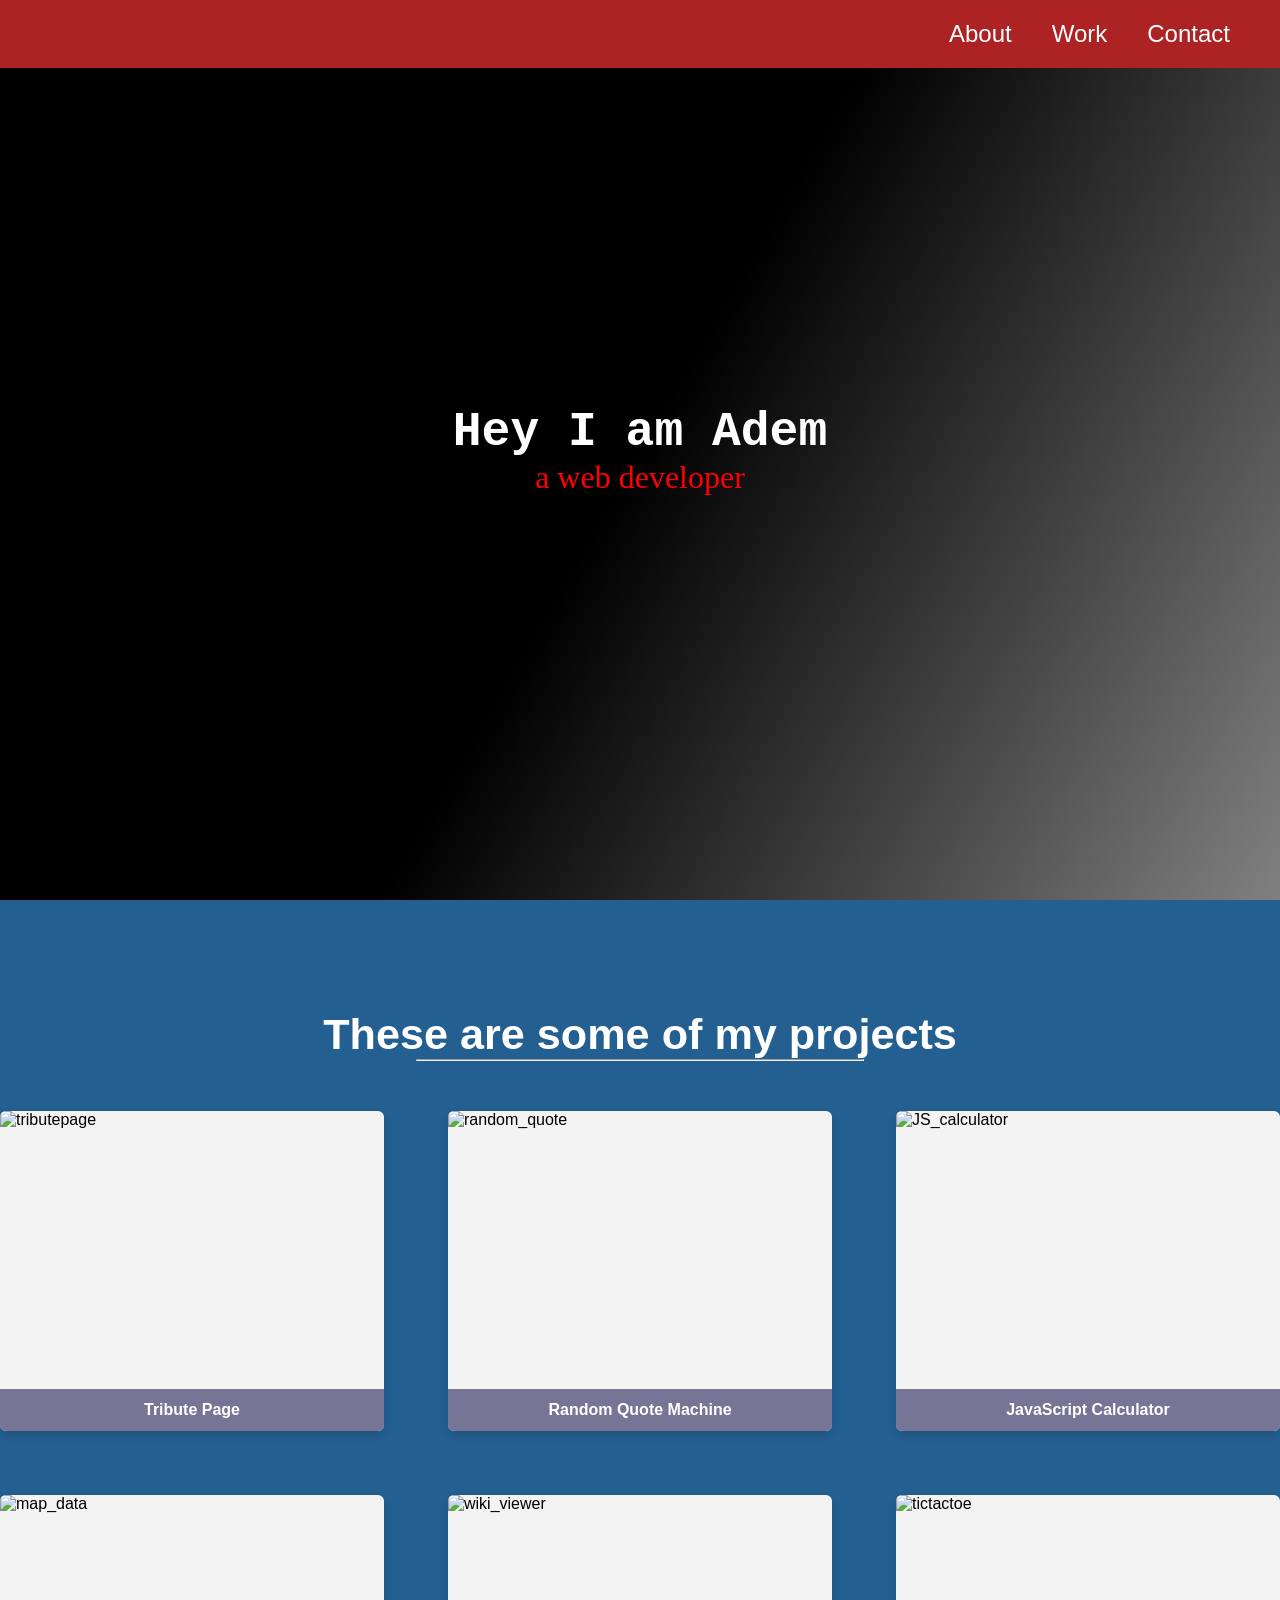
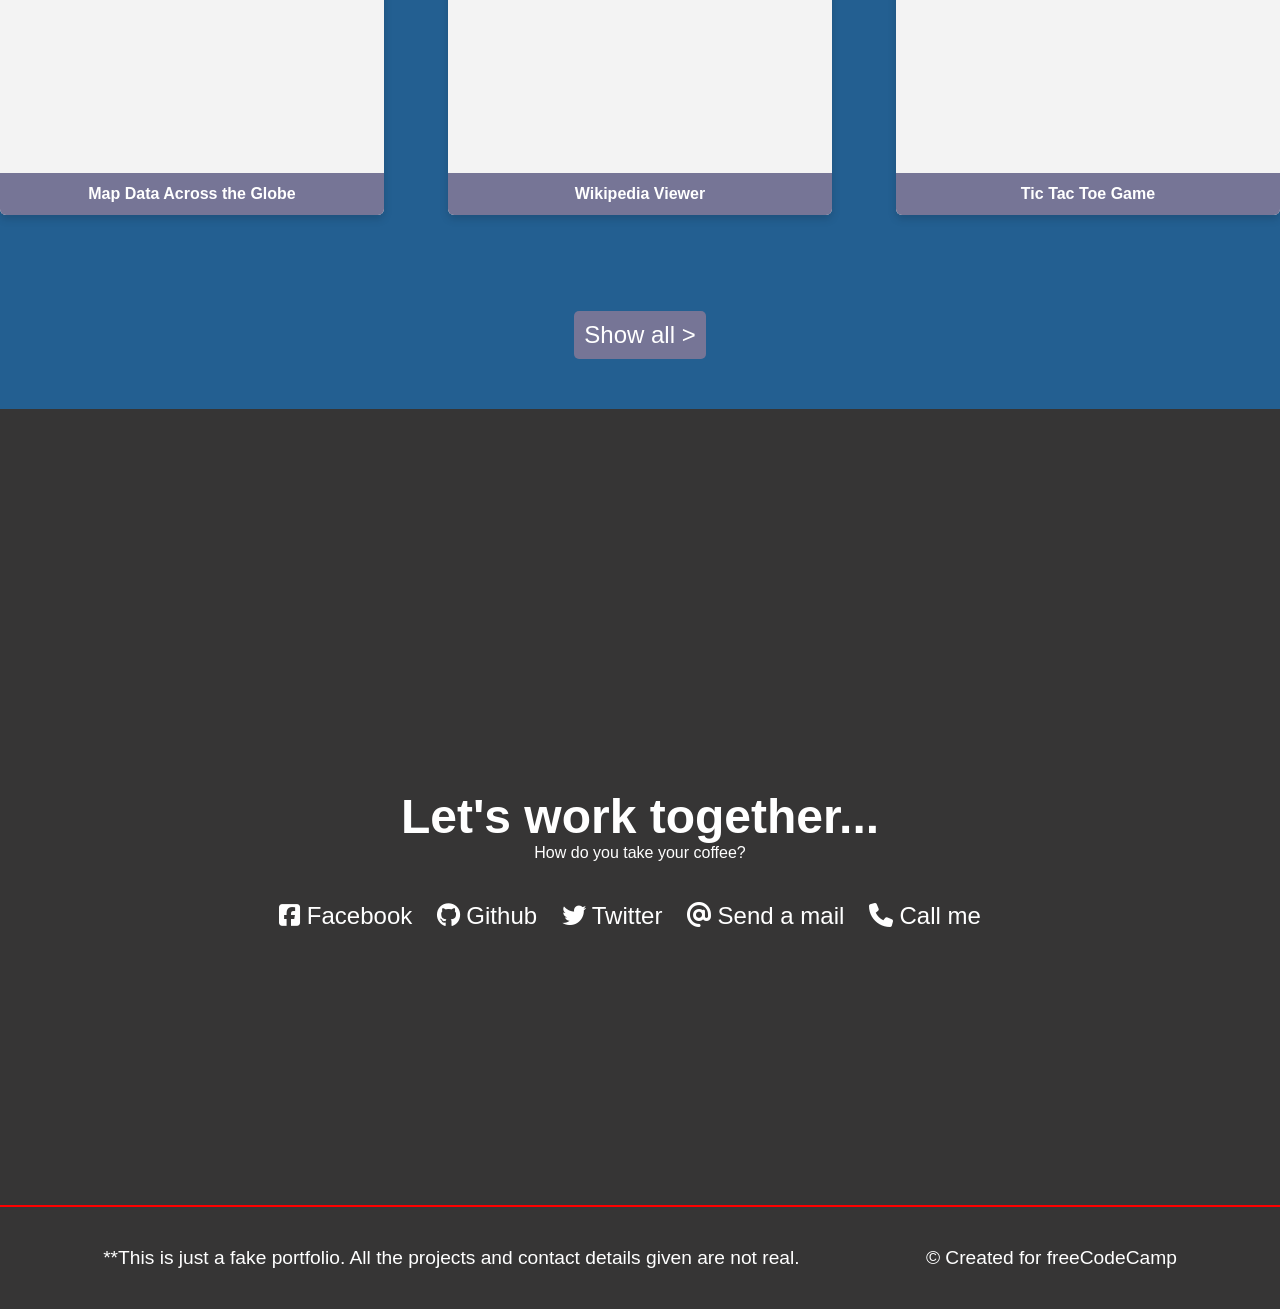
==== index.html @ 64e2a496 "Rename portfolio.html to index.html" ====
<!DOCTYPE html>
<html lang="en">
<head>
    <meta charset="UTF-8">
    <meta name="viewport" content="width=device-width, initial-scale=1.0">
    <link rel="stylesheet" href="portfolio.css">
    <link rel="stylesheet" href="https://cdnjs.cloudflare.com/ajax/libs/font-awesome/6.4.0/css/all.min.css" />
    <title>Personal Portfolio Webpage</title>
</head>
<body>
    <nav id="navbar">
        <ul>
            <li><a href="#welcome-section">About</a></li>
            <li><a href="#projects">Work</a></li>
            <li><a href="#contact">Contact</a></li>
        </ul>
    </nav>
    <section id="welcome-section">
        <h1>Hey I am Adem</h1>
        <p>a web developer</p>
    </section>
    <section id="projects">
        <h1>These are some of my projects</h1>
        <hr>
        <div class="project-grid">
            <div class="project-tile">
                <a href="#"><img src="https://cdn.freecodecamp.org/testable-projects-fcc/images/tribute.jpg" alt="tributepage"><p>Tribute Page</p></a>
            </div>
            <div class="project-tile">
                <a href="#"><img src="https://cdn.freecodecamp.org/testable-projects-fcc/images/random-quote-machine.png" alt="random_quote"><p>Random Quote Machine</p></a>
            </div>
            <div class="project-tile">
                <a href="#"><img src="https://cdn.freecodecamp.org/testable-projects-fcc/images/calc.png" alt="JS_calculator"><p>JavaScript Calculator</p></a>
            </div>
            <div class="project-tile">
                <a href="#"><img src="https://cdn.freecodecamp.org/testable-projects-fcc/images/map.jpg" alt="map_data"><p>Map Data Across the Globe</p></a>
            </div>
            <div class="project-tile">
                <a href="#"><img src="https://cdn.freecodecamp.org/testable-projects-fcc/images/wiki.png" alt="wiki_viewer"><p>Wikipedia Viewer</p></a>
            </div>
            <div class="project-tile">
                <a href="#"><img src="https://cdn.freecodecamp.org/testable-projects-fcc/images/tic-tac-toe.png" alt="tictactoe"><p>Tic Tac Toe Game</p></a>
            </div>
        </div>
        <button>Show all <span>></span></button>
    </section>
    <section id="contact">
        <h1>Let's work together...</h1>
        <p>How do you take your coffee?</p>
        <div class="links">
            <div class="profile-links">
                <a id="profile-link" href="#"><i class="fa-brands fa-square-facebook"></i> Facebook</a>
                <a id="profile-link" href="#"><i class="fa-brands fa-github"></i> Github</a>
                <a id="profile-link" href="https://x.com/uAxDEM" target="_blank"><i class="fa-brands fa-twitter"></i> Twitter</a>
                <a id="profile-link" href="#"><i class="fa-solid fa-at"></i> Send a mail</a>
                <a id="profile-link" href="#"><i class="fa-solid fa-phone"></i> Call me</a>
            </div>
        </div>
        <footer>
            <p>**This is just a fake portfolio. All the projects and contact details given are not real.</p>
            <p>© Created for <a href="https://www.freecodecamp.org/">freeCodeCamp</a></p>
        </footer>
    </section>
    
</body>
</html>
---- portfolio.css ----
* {
    box-sizing: border-box;
    margin: 0;
    padding: 0;
    scroll-behavior: smooth;
}

body {
    font-family: Arial, sans-serif;
}

#navbar {
    position: fixed;
    width: 100%;
    background-color: rgb(173, 35, 35);
    z-index: 5;
}

#navbar ul {
    display: flex;
    list-style: none;
    justify-content: flex-end;
    align-items: center;
    margin-right: 30px;
}

#navbar li {
    font-size: 1.5rem;
}

#navbar li a {
    display: block;
    padding: 20px;
    text-decoration: none;
    color: white;
}

#navbar li a:hover {
    display: block;
    background-color: rgb(29, 33, 85);
    padding: 20px;
    text-decoration: none;
    cursor: pointer;
}

#welcome-section {
    background: linear-gradient(120deg, black, black 50%, gray 100%);
    width: 100%;
    height: 100vh;
    display: flex;
    justify-content: center;
    align-items: center;
    flex-direction: column;
}

#welcome-section h1{
    color: white;
    font-family: 'Courier New', Courier, monospace;
    font-size: 3rem;
}

#welcome-section p {
    color: red;
    font-family: 'Times New Roman', Times, serif;
    font-size: 2rem;
}

#projects {
    width: 100%;
    height: 100%;
    background-color: rgb(35, 95, 145);
    padding-bottom: 50px;
}

#projects h1 {
    text-align: center;
    padding-top: 110px;
    font-size: 2.7rem;
    color: white;
}

#projects hr {
    margin: 0 auto;
    width: 35%;
}

.project-grid {
    display: grid;
    grid-template-columns: repeat(3, 1fr);
    grid-template-rows: repeat(2, 1fr);
    grid-gap: 4rem;
    width: 100%;
    max-width: 1280px;
    margin: 0 auto;
    margin-bottom: 6rem;
    padding-top: 50px;
}

@media (max-width: 760px) {
    .project-grid {
        grid-template-columns: 1fr;
        grid-template-rows: auto;
    }
}

.project-tile {
    display: flex;
    flex-direction: column;
    height: 320px; 
    background: #f3f3f3;
    border-radius: 6px;
    overflow: hidden;
    box-shadow: 0 4px 8px rgba(0,0,0,0.15);
}

.project-tile a {
    display: flex;
    flex-direction: column;
    height: 100%;
    color: inherit;
    text-decoration: none;
}

.project-tile img {
    width: 100%;
    height: auto;
    object-fit: cover;
    display: block;
    flex: 1 1 auto;
    min-height: 0;
}

.project-tile p {
    background-color: rgb(118, 117, 150);
    color: white;
    padding: 12px;
    text-align: center;
    font-weight: 600;
    flex: 0 0 auto;
}

button {
    display: block;
    margin: 0 auto;
    padding: 10px;
    font-size: 1.5rem;
    border: none;
    border-radius: 5px;
    background-color: rgb(118, 117, 150);
    color: white;
}

button:hover {
    background-color: rgba(172, 67, 67, 0.87);
}

button span {
    display: inline-block;
    transition: transform 180ms ease;
}

button:hover span {
    transform: translateX(6px);
}

#contact {
    color: white;
    width: 100%;
    height: 100vh;
    background-color: rgb(54, 53, 53);
    display: flex;
    justify-content: center;
    align-items: center;
    flex-direction: column;
    position: relative;
}

#contact h1 {
    font-size: 3rem;
}

.links {
    margin-top: 40px;
}

#profile-link {
    color: white;
    text-decoration: none;
    margin-right: 20px;
    font-size: 1.5rem;
    display: inline-block;
    transition: transform 1s ease;
}

#profile-link:hover {
    transform: translateY(5px);
}

footer {
    border-top: 2px solid red;
    width: 100%;
    display: flex;
    justify-content: space-around;
    align-items: center;
    bottom: 0;
    padding: 40px;
    font-size: 1.2rem;
    position: absolute;
}

footer a{
    color: white;
    text-decoration: none;
}
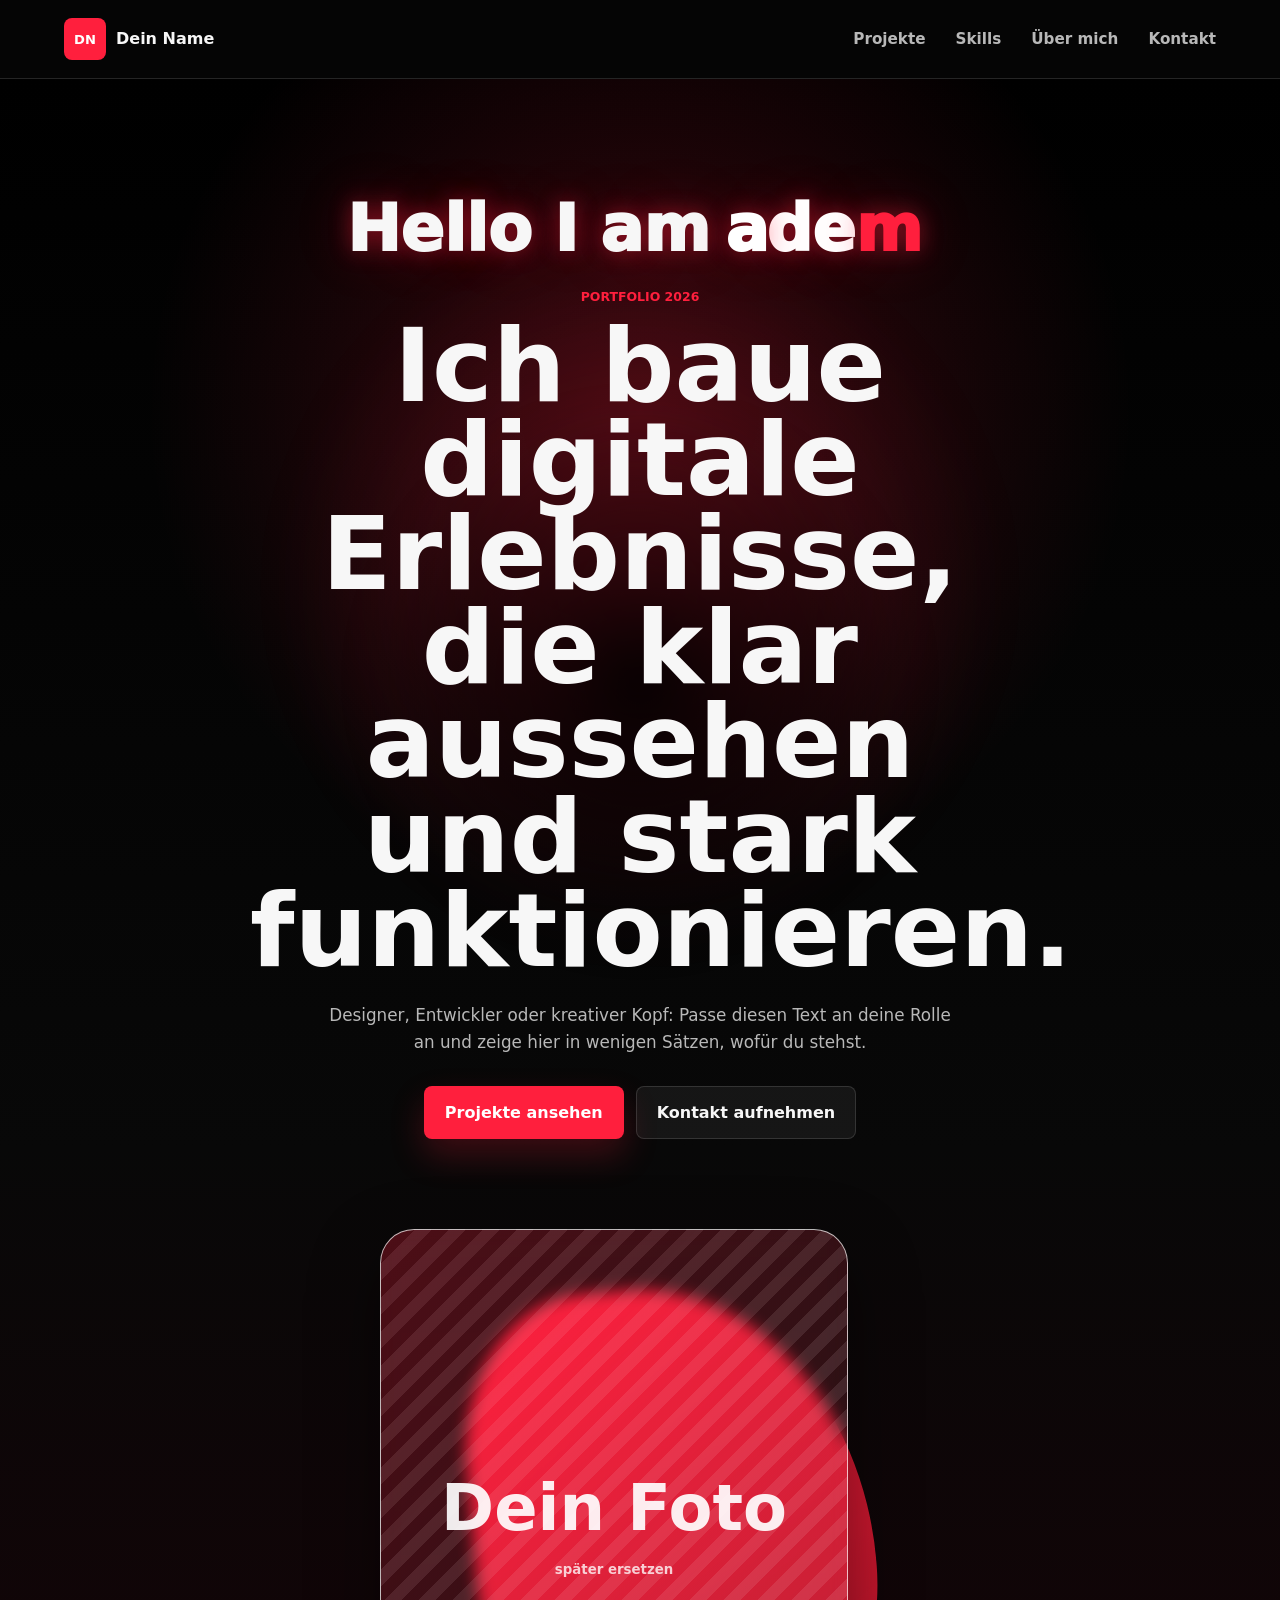
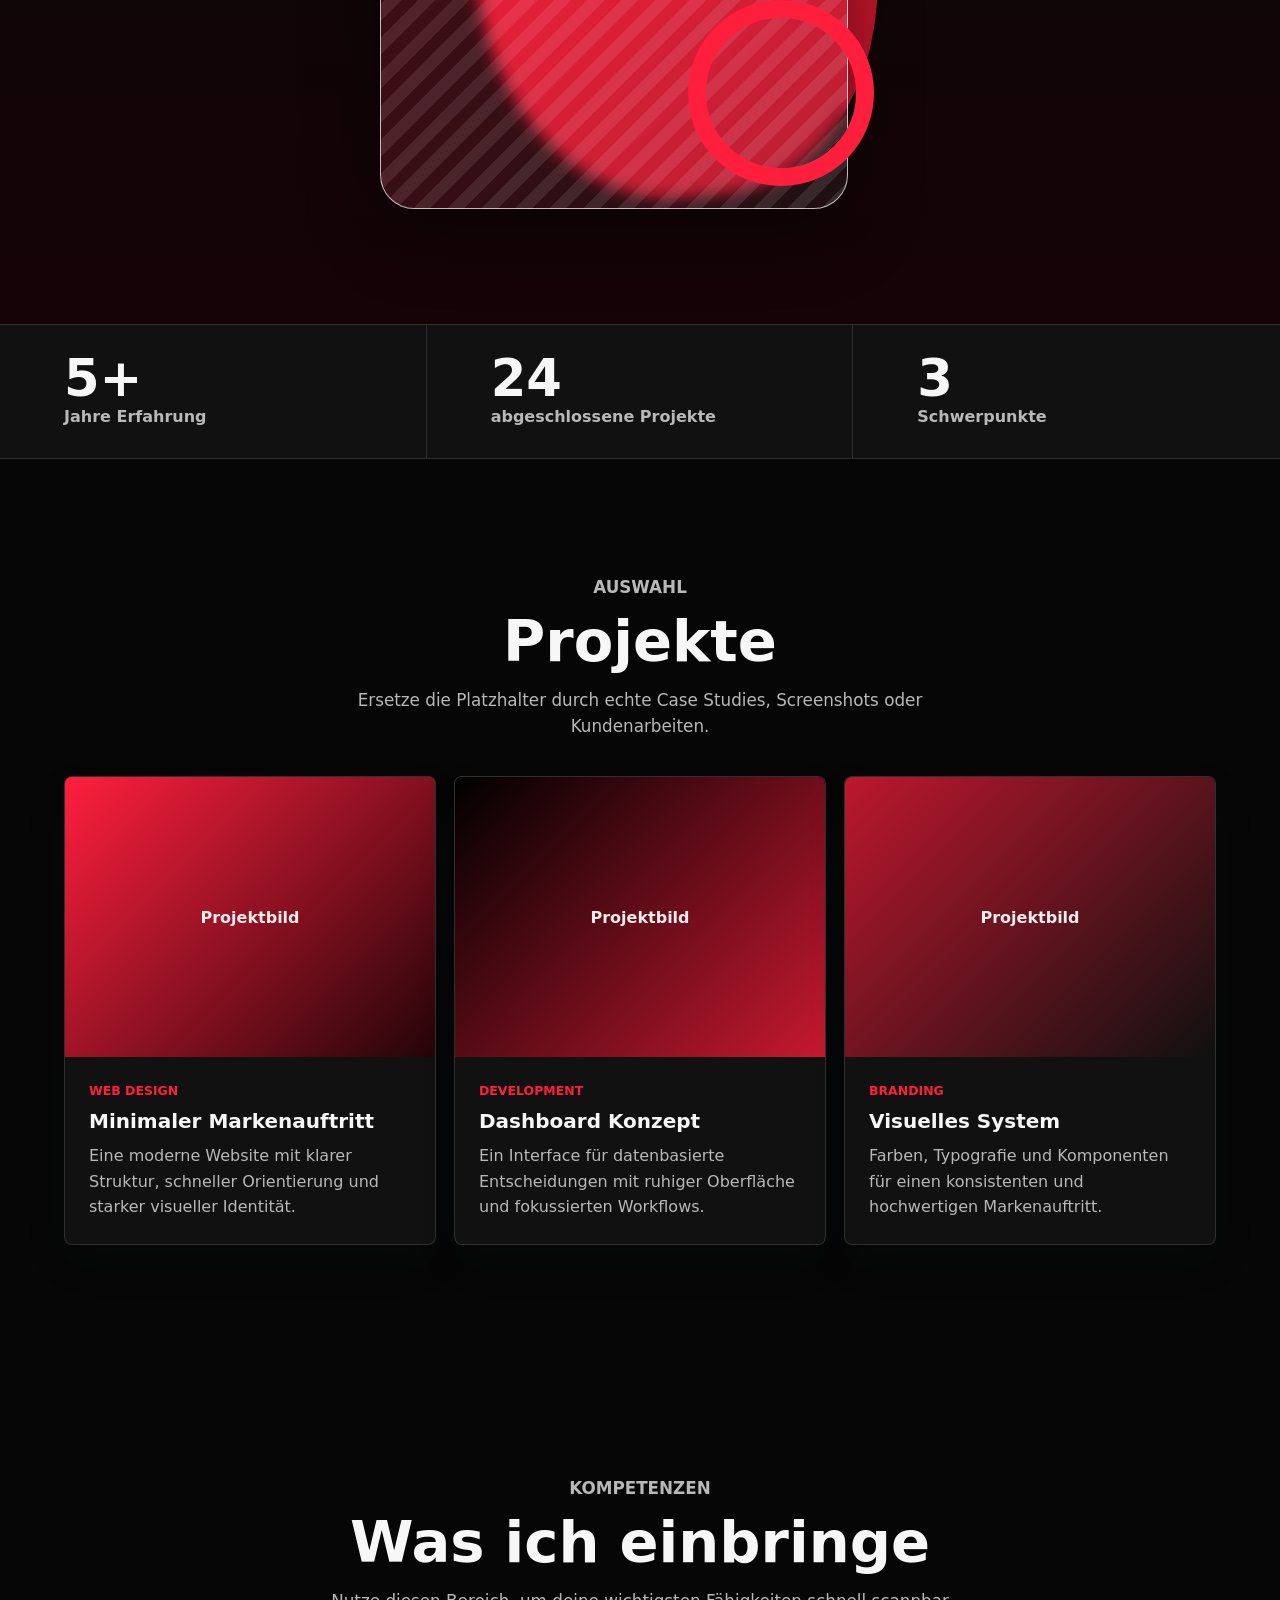
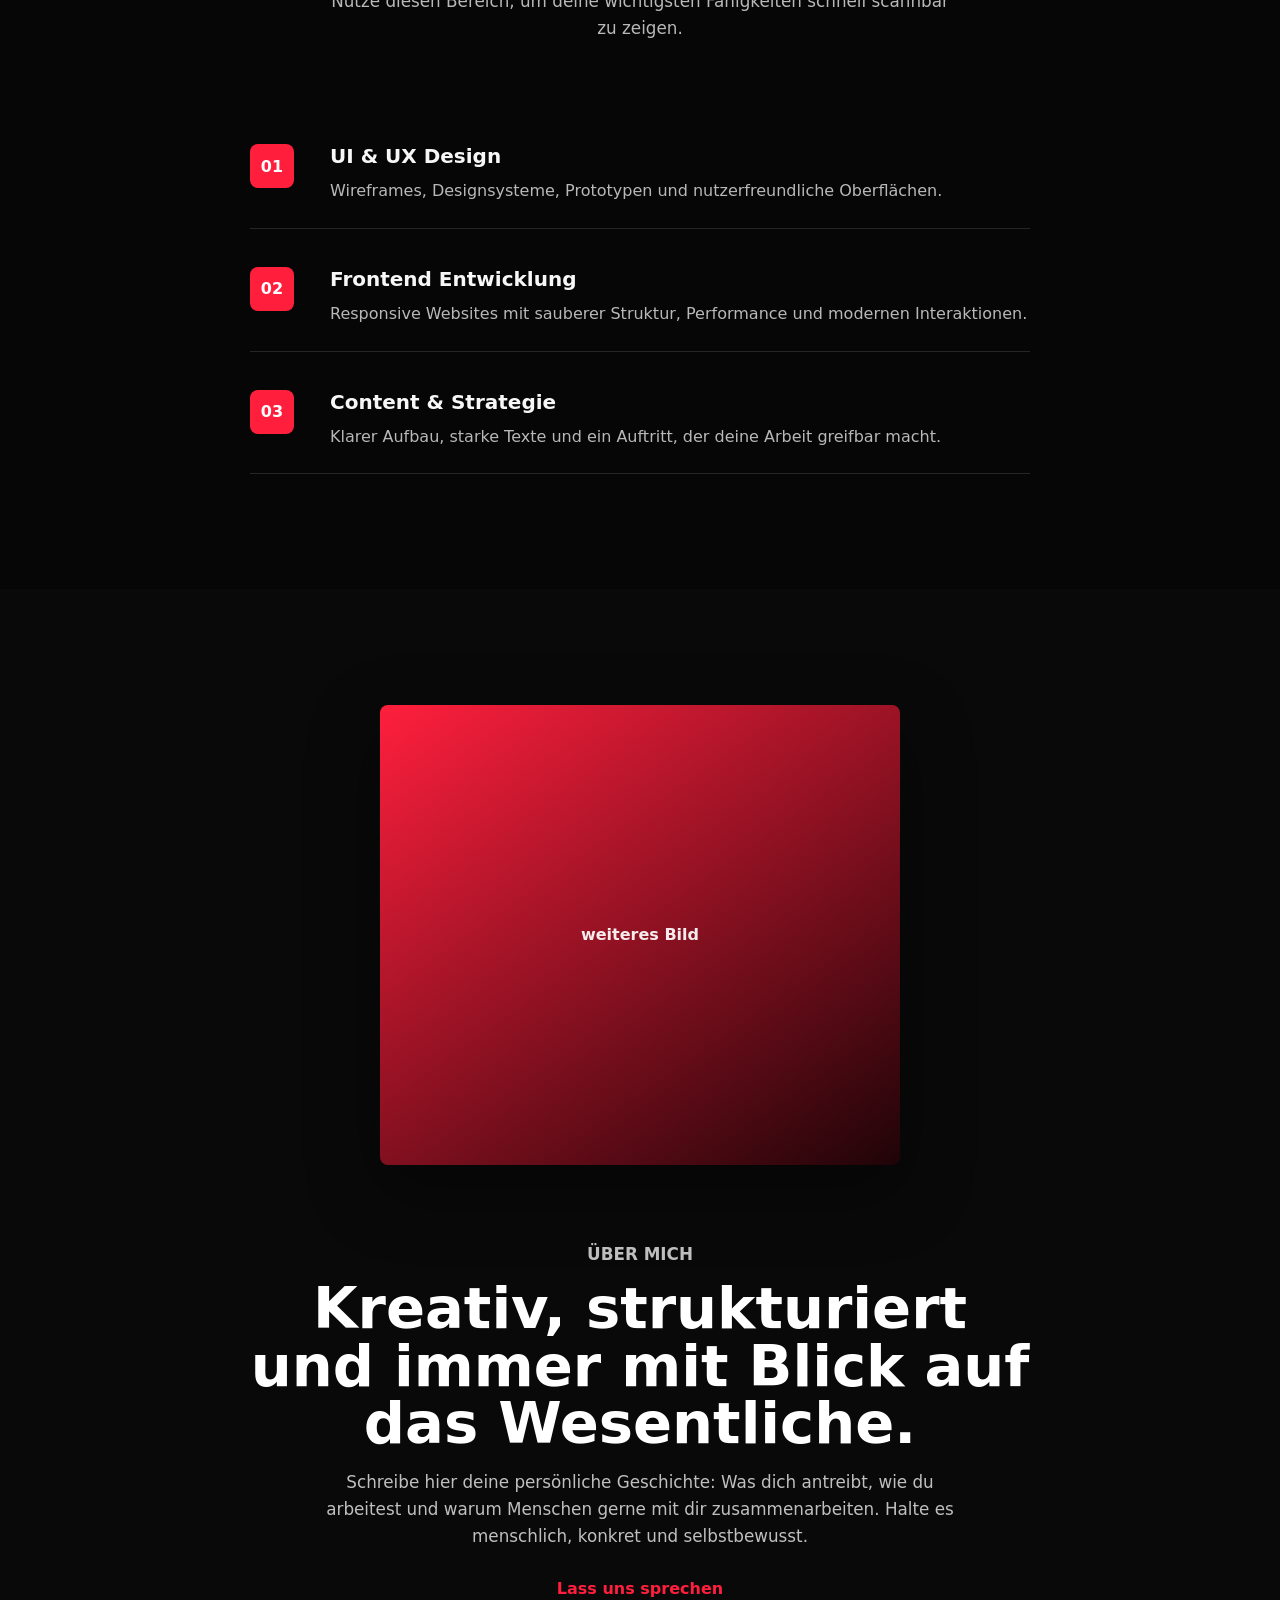
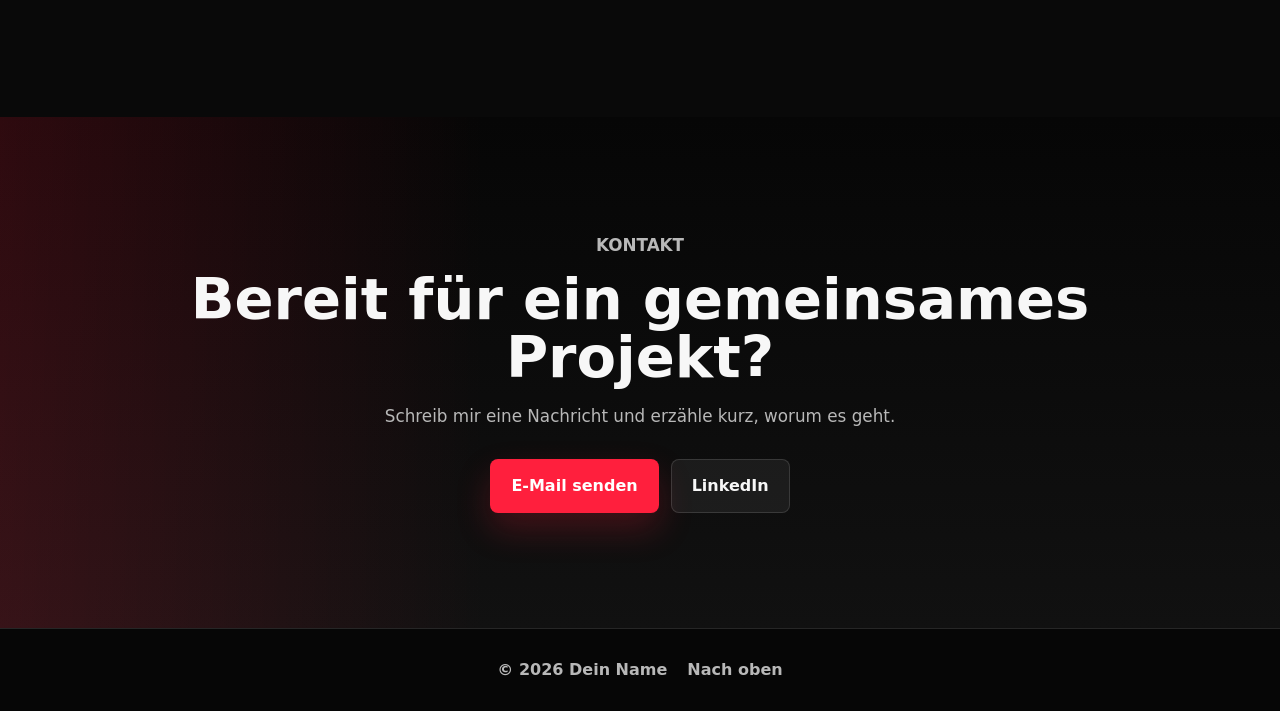
==== commit 57e0cb0e: "Add files via upload" ====
--- a/index.html
+++ b/index.html
@@ -1,66 +1,190 @@
-<!DOCTYPE html>
-<html lang="en">
-<head>
-    <meta charset="UTF-8">
-    <meta name="viewport" content="width=device-width, initial-scale=1.0">
-    <link rel="stylesheet" href="portfolio.css">
-    <link rel="stylesheet" href="https://cdnjs.cloudflare.com/ajax/libs/font-awesome/6.4.0/css/all.min.css" />
-    <title>Personal Portfolio Webpage</title>
-</head>
-<body>
-    <nav id="navbar">
-        <ul>
-            <li><a href="#welcome-section">About</a></li>
-            <li><a href="#projects">Work</a></li>
-            <li><a href="#contact">Contact</a></li>
-        </ul>
-    </nav>
-    <section id="welcome-section">
-        <h1>Hey I am Adem</h1>
-        <p>a web developer</p>
-    </section>
-    <section id="projects">
-        <h1>These are some of my projects</h1>
-        <hr>
-        <div class="project-grid">
-            <div class="project-tile">
-                <a href="#"><img src="https://cdn.freecodecamp.org/testable-projects-fcc/images/tribute.jpg" alt="tributepage"><p>Tribute Page</p></a>
-            </div>
-            <div class="project-tile">
-                <a href="#"><img src="https://cdn.freecodecamp.org/testable-projects-fcc/images/random-quote-machine.png" alt="random_quote"><p>Random Quote Machine</p></a>
-            </div>
-            <div class="project-tile">
-                <a href="#"><img src="https://cdn.freecodecamp.org/testable-projects-fcc/images/calc.png" alt="JS_calculator"><p>JavaScript Calculator</p></a>
-            </div>
-            <div class="project-tile">
-                <a href="#"><img src="https://cdn.freecodecamp.org/testable-projects-fcc/images/map.jpg" alt="map_data"><p>Map Data Across the Globe</p></a>
-            </div>
-            <div class="project-tile">
-                <a href="#"><img src="https://cdn.freecodecamp.org/testable-projects-fcc/images/wiki.png" alt="wiki_viewer"><p>Wikipedia Viewer</p></a>
-            </div>
-            <div class="project-tile">
-                <a href="#"><img src="https://cdn.freecodecamp.org/testable-projects-fcc/images/tic-tac-toe.png" alt="tictactoe"><p>Tic Tac Toe Game</p></a>
-            </div>
-        </div>
-        <button>Show all <span>></span></button>
-    </section>
-    <section id="contact">
-        <h1>Let's work together...</h1>
-        <p>How do you take your coffee?</p>
-        <div class="links">
-            <div class="profile-links">
-                <a id="profile-link" href="#"><i class="fa-brands fa-square-facebook"></i> Facebook</a>
-                <a id="profile-link" href="#"><i class="fa-brands fa-github"></i> Github</a>
-                <a id="profile-link" href="https://x.com/uAxDEM" target="_blank"><i class="fa-brands fa-twitter"></i> Twitter</a>
-                <a id="profile-link" href="#"><i class="fa-solid fa-at"></i> Send a mail</a>
-                <a id="profile-link" href="#"><i class="fa-solid fa-phone"></i> Call me</a>
-            </div>
-        </div>
-        <footer>
-            <p>**This is just a fake portfolio. All the projects and contact details given are not real.</p>
-            <p>© Created for <a href="https://www.freecodecamp.org/">freeCodeCamp</a></p>
-        </footer>
-    </section>
-    
-</body>
-</html>
+<!doctype html>
+<html lang="de">
+  <head>
+    <meta charset="UTF-8" />
+    <meta name="viewport" content="width=device-width, initial-scale=1.0" />
+    <meta
+      name="description"
+      content="Modernes persönliches Portfolio mit Projekten, Leistungen und Kontakt."
+    />
+    <title>Portfolio | Dein Name</title>
+    <link rel="icon" href="favicon.PNG" />
+    <link rel="stylesheet" href="styles.css" />
+  </head>
+  <body>
+    <header class="site-header">
+      <a class="brand" href="#start" aria-label="Zur Startseite">
+        <span class="brand-mark">DN</span>
+        <span>Dein Name</span>
+      </a>
+      <nav class="main-nav" aria-label="Hauptnavigation">
+        <a href="#projekte">Projekte</a>
+        <a href="#skills">Skills</a>
+        <a href="#ueber-mich">Über mich</a>
+        <a href="#kontakt">Kontakt</a>
+      </nav>
+    </header>
+
+    <main id="start">
+      <section class="hero section-band">
+        <div class="hero-copy">
+          <p class="intro-line" aria-label="Hello I am Adem, a dev">
+            <span>Hello I am</span>
+            <span class="adev-word" aria-hidden="true">
+              <span class="adev-a">
+                <span>a</span>
+              </span>
+              <span class="adev-core">de</span>
+              <span class="adev-switch">
+                <span class="letter-m">m</span>
+                <span class="letter-v">v</span>
+              </span>
+            </span>
+          </p>
+          <p class="eyebrow">Portfolio 2026</p>
+          <h1>Ich baue digitale Erlebnisse, die klar aussehen und stark funktionieren.</h1>
+          <p>
+            Designer, Entwickler oder kreativer Kopf: Passe diesen Text an deine Rolle an und
+            zeige hier in wenigen Sätzen, wofür du stehst.
+          </p>
+          <div class="hero-actions">
+            <a class="button button-primary" href="#projekte">Projekte ansehen</a>
+            <a class="button button-secondary" href="#kontakt">Kontakt aufnehmen</a>
+          </div>
+        </div>
+
+        <div class="portrait-stage" aria-label="Platzhalter für dein Profilbild">
+          <div class="portrait-placeholder">
+            <span>Dein Foto</span>
+            <small>später ersetzen</small>
+          </div>
+        </div>
+      </section>
+
+      <section class="stats-strip" aria-label="Kurzprofil">
+        <div>
+          <strong>5+</strong>
+          <span>Jahre Erfahrung</span>
+        </div>
+        <div>
+          <strong>24</strong>
+          <span>abgeschlossene Projekte</span>
+        </div>
+        <div>
+          <strong>3</strong>
+          <span>Schwerpunkte</span>
+        </div>
+      </section>
+
+      <section class="section" id="projekte">
+        <div class="section-heading">
+          <p class="eyebrow">Auswahl</p>
+          <h2>Projekte</h2>
+          <p>Ersetze die Platzhalter durch echte Case Studies, Screenshots oder Kundenarbeiten.</p>
+        </div>
+
+        <div class="project-grid">
+          <article class="project-card">
+            <div class="project-image image-a">
+              <span>Projektbild</span>
+            </div>
+            <div class="project-content">
+              <p class="project-type">Web Design</p>
+              <h3>Minimaler Markenauftritt</h3>
+              <p>Eine moderne Website mit klarer Struktur, schneller Orientierung und starker visueller Identität.</p>
+            </div>
+          </article>
+
+          <article class="project-card">
+            <div class="project-image image-b">
+              <span>Projektbild</span>
+            </div>
+            <div class="project-content">
+              <p class="project-type">Development</p>
+              <h3>Dashboard Konzept</h3>
+              <p>Ein Interface für datenbasierte Entscheidungen mit ruhiger Oberfläche und fokussierten Workflows.</p>
+            </div>
+          </article>
+
+          <article class="project-card">
+            <div class="project-image image-c">
+              <span>Projektbild</span>
+            </div>
+            <div class="project-content">
+              <p class="project-type">Branding</p>
+              <h3>Visuelles System</h3>
+              <p>Farben, Typografie und Komponenten für einen konsistenten und hochwertigen Markenauftritt.</p>
+            </div>
+          </article>
+        </div>
+      </section>
+
+      <section class="section split-section" id="skills">
+        <div class="section-heading align-left">
+          <p class="eyebrow">Kompetenzen</p>
+          <h2>Was ich einbringe</h2>
+          <p>
+            Nutze diesen Bereich, um deine wichtigsten Fähigkeiten schnell scannbar zu zeigen.
+          </p>
+        </div>
+
+        <div class="skill-list">
+          <div class="skill-item">
+            <span>01</span>
+            <div>
+              <h3>UI & UX Design</h3>
+              <p>Wireframes, Designsysteme, Prototypen und nutzerfreundliche Oberflächen.</p>
+            </div>
+          </div>
+          <div class="skill-item">
+            <span>02</span>
+            <div>
+              <h3>Frontend Entwicklung</h3>
+              <p>Responsive Websites mit sauberer Struktur, Performance und modernen Interaktionen.</p>
+            </div>
+          </div>
+          <div class="skill-item">
+            <span>03</span>
+            <div>
+              <h3>Content & Strategie</h3>
+              <p>Klarer Aufbau, starke Texte und ein Auftritt, der deine Arbeit greifbar macht.</p>
+            </div>
+          </div>
+        </div>
+      </section>
+
+      <section class="about section-band" id="ueber-mich">
+        <div class="about-image">
+          <span>weiteres Bild</span>
+        </div>
+        <div class="about-copy">
+          <p class="eyebrow">Über mich</p>
+          <h2>Kreativ, strukturiert und immer mit Blick auf das Wesentliche.</h2>
+          <p>
+            Schreibe hier deine persönliche Geschichte: Was dich antreibt, wie du arbeitest und
+            warum Menschen gerne mit dir zusammenarbeiten. Halte es menschlich, konkret und
+            selbstbewusst.
+          </p>
+          <a class="text-link" href="#kontakt">Lass uns sprechen</a>
+        </div>
+      </section>
+
+      <section class="contact section" id="kontakt">
+        <div class="contact-panel">
+          <p class="eyebrow">Kontakt</p>
+          <h2>Bereit für ein gemeinsames Projekt?</h2>
+          <p>Schreib mir eine Nachricht und erzähle kurz, worum es geht.</p>
+          <div class="contact-actions">
+            <a class="button button-primary" href="mailto:deinname@example.com">E-Mail senden</a>
+            <a class="button button-secondary" href="https://www.linkedin.com" target="_blank" rel="noreferrer">LinkedIn</a>
+          </div>
+        </div>
+      </section>
+    </main>
+
+    <footer class="site-footer">
+      <span>© 2026 Dein Name</span>
+      <a href="#start">Nach oben</a>
+    </footer>
+  </body>
+</html>
--- a/styles.css
+++ b/styles.css
@@ -0,0 +1,728 @@
+:root {
+  color-scheme: dark;
+  --ink: #f7f7f7;
+  --muted: #b8b8b8;
+  --paper: #060606;
+  --surface: #111111;
+  --line: rgba(255, 255, 255, 0.13);
+  --red: #ff1f3d;
+  --red-dark: #9f1022;
+  --red-soft: rgba(255, 31, 61, 0.16);
+  --black: #000000;
+  --shadow: 0 24px 70px rgba(0, 0, 0, 0.45);
+}
+
+* {
+  box-sizing: border-box;
+}
+
+html {
+  scroll-behavior: smooth;
+}
+
+body {
+  margin: 0;
+  background: var(--paper);
+  color: var(--ink);
+  font-family:
+    Inter, ui-sans-serif, system-ui, -apple-system, BlinkMacSystemFont, "Segoe UI", sans-serif;
+  line-height: 1.6;
+}
+
+a {
+  color: inherit;
+  text-decoration: none;
+}
+
+.site-header {
+  position: sticky;
+  top: 0;
+  z-index: 10;
+  display: flex;
+  align-items: center;
+  justify-content: space-between;
+  gap: 24px;
+  padding: 18px clamp(20px, 5vw, 72px);
+  background: rgba(6, 6, 6, 0.86);
+  border-bottom: 1px solid var(--line);
+  backdrop-filter: blur(18px);
+}
+
+.brand,
+.main-nav,
+.hero-actions,
+.contact-actions {
+  display: flex;
+  align-items: center;
+}
+
+.brand {
+  gap: 10px;
+  font-weight: 800;
+}
+
+.brand-mark {
+  display: grid;
+  width: 42px;
+  height: 42px;
+  place-items: center;
+  border-radius: 8px;
+  background: var(--red);
+  color: #ffffff;
+  font-size: 0.82rem;
+  letter-spacing: 0;
+}
+
+.main-nav {
+  gap: clamp(14px, 3vw, 30px);
+  color: var(--muted);
+  font-size: 0.95rem;
+  font-weight: 700;
+}
+
+.main-nav a:hover,
+.text-link:hover,
+.site-footer a:hover {
+  color: var(--red);
+}
+
+.section,
+.section-band {
+  padding: clamp(70px, 9vw, 124px) clamp(20px, 5vw, 72px);
+}
+
+.hero {
+  position: relative;
+  overflow: hidden;
+  display: grid;
+  min-height: calc(100vh - 78px);
+  grid-template-columns: minmax(0, 1fr);
+  align-items: center;
+  justify-items: center;
+  gap: clamp(36px, 7vw, 96px);
+  text-align: center;
+  background:
+    radial-gradient(circle at 50% 18%, rgba(255, 31, 61, 0.22), transparent 30%),
+    linear-gradient(180deg, #000000 0%, #080808 58%, #160307 100%);
+}
+
+.hero::before,
+.hero::after {
+  position: absolute;
+  pointer-events: none;
+  content: "";
+}
+
+.hero::before {
+  inset: 7% auto auto 50%;
+  width: min(760px, 92vw);
+  height: min(760px, 92vw);
+  border-radius: 50%;
+  background: radial-gradient(circle, rgba(255, 31, 61, 0.36), rgba(255, 31, 61, 0.1) 34%, transparent 68%);
+  filter: blur(24px);
+  transform: translateX(-50%);
+  animation: redPulse 4200ms ease-in-out infinite;
+}
+
+.hero::after {
+  inset: 18% auto auto 50%;
+  width: min(540px, 72vw);
+  height: min(540px, 72vw);
+  border-radius: 50%;
+  background: radial-gradient(circle, rgba(0, 0, 0, 0.92), rgba(0, 0, 0, 0.42) 46%, transparent 72%);
+  filter: blur(18px);
+  transform: translateX(-50%);
+}
+
+.hero-copy {
+  position: relative;
+  z-index: 1;
+  max-width: 780px;
+  margin-inline: auto;
+}
+
+.intro-line {
+  display: inline-flex;
+  align-items: center;
+  justify-content: center;
+  gap: 0.24em;
+  min-height: 1.1em;
+  margin: 0 0 22px;
+  color: var(--ink);
+  font-size: clamp(2rem, 5vw, 4.7rem);
+  font-weight: 950;
+  line-height: 1;
+  letter-spacing: 0;
+  white-space: nowrap;
+  text-shadow:
+    0 0 22px rgba(255, 31, 61, 0.44),
+    0 0 58px rgba(255, 31, 61, 0.24);
+}
+
+.adev-word {
+  position: relative;
+  display: inline-flex;
+  align-items: center;
+  min-width: 3.25em;
+  height: 1em;
+  justify-content: flex-start;
+  color: var(--red);
+  line-height: 1;
+}
+
+.adev-a {
+  color: #ffffff;
+}
+
+.adev-a {
+  position: relative;
+  display: inline-block;
+  width: 0.64em;
+  height: 1em;
+  line-height: 1;
+  vertical-align: top;
+}
+
+.letter-m,
+.letter-v {
+  display: inline-block;
+  height: 1em;
+  line-height: 1;
+  vertical-align: top;
+}
+
+.adev-core {
+  display: inline-block;
+  color: #ffffff;
+  height: 1em;
+  line-height: 1;
+  vertical-align: top;
+  animation: openWordSpace 5200ms cubic-bezier(0.22, 1, 0.36, 1) 500ms infinite;
+}
+
+.adev-switch {
+  position: relative;
+  display: inline-block;
+  width: 0.62em;
+  height: 1em;
+  color: var(--red);
+  line-height: 1;
+  vertical-align: top;
+  overflow: visible;
+  animation: openWordSpace 5200ms cubic-bezier(0.22, 1, 0.36, 1) 500ms infinite;
+}
+
+.letter-v {
+  position: absolute;
+  top: 0;
+  left: 0;
+  opacity: 0;
+  transform: translateX(2.4em);
+  animation: slideInV 5200ms cubic-bezier(0.22, 1, 0.36, 1) 500ms infinite;
+}
+
+.letter-m {
+  animation: slideOutM 5200ms cubic-bezier(0.22, 1, 0.36, 1) 500ms infinite;
+}
+
+.eyebrow {
+  margin: 0 0 12px;
+  color: var(--red);
+  font-size: 0.78rem;
+  font-weight: 900;
+  letter-spacing: 0;
+  text-transform: uppercase;
+}
+
+h1,
+h2,
+h3,
+p {
+  margin-top: 0;
+}
+
+h1 {
+  max-width: 14ch;
+  margin-inline: auto;
+  margin-bottom: 24px;
+  font-size: clamp(3rem, 8vw, 7.2rem);
+  line-height: 0.92;
+  letter-spacing: 0;
+}
+
+h2 {
+  margin-bottom: 16px;
+  font-size: clamp(2rem, 4.5vw, 4.5rem);
+  line-height: 1;
+  letter-spacing: 0;
+}
+
+h3 {
+  margin-bottom: 10px;
+  font-size: 1.25rem;
+  line-height: 1.2;
+}
+
+.hero-copy > p:not(.eyebrow):not(.intro-line),
+.section-heading p,
+.about-copy p,
+.contact-panel > p {
+  max-width: 640px;
+  margin-inline: auto;
+  color: var(--muted);
+  font-size: 1.05rem;
+}
+
+.hero-actions,
+.contact-actions {
+  flex-wrap: wrap;
+  justify-content: center;
+  gap: 12px;
+  margin-top: 30px;
+}
+
+.button {
+  display: inline-flex;
+  min-height: 48px;
+  align-items: center;
+  justify-content: center;
+  border: 1px solid transparent;
+  border-radius: 8px;
+  padding: 13px 20px;
+  font-weight: 850;
+  transition:
+    transform 180ms ease,
+    box-shadow 180ms ease,
+    background 180ms ease;
+}
+
+.button:hover {
+  transform: scale(1.02);
+}
+
+.button-primary {
+  background: var(--red);
+  color: #ffffff;
+  box-shadow: 0 16px 34px rgba(255, 31, 61, 0.22);
+}
+
+.button-secondary {
+  border-color: var(--line);
+  background: rgba(255, 255, 255, 0.06);
+  color: var(--ink);
+}
+
+.portrait-stage {
+  position: relative;
+  z-index: 1;
+  width: min(520px, 100%);
+  min-height: 580px;
+  margin-inline: auto;
+}
+
+.portrait-stage::before {
+  position: absolute;
+  inset: 10% 5% 2% 18%;
+  content: "";
+  border-radius: 36% 64% 48% 52%;
+  background:
+    linear-gradient(145deg, rgba(255, 31, 61, 0.88), rgba(159, 16, 34, 0.84)),
+    var(--red);
+  transform: rotate(-5deg);
+}
+
+.portrait-stage::after {
+  position: absolute;
+  right: 5%;
+  bottom: 4%;
+  width: 150px;
+  height: 150px;
+  content: "";
+  border: 18px solid var(--red);
+  border-radius: 50%;
+}
+
+.portrait-placeholder {
+  position: absolute;
+  inset: 0 10% 0 0;
+  display: grid;
+  place-items: center;
+  overflow: hidden;
+  border: 1px solid rgba(255, 255, 255, 0.7);
+  border-radius: 34px;
+  background:
+    linear-gradient(135deg, rgba(255, 31, 61, 0.28), rgba(255, 255, 255, 0.05)),
+    repeating-linear-gradient(135deg, rgba(255, 255, 255, 0.1) 0 12px, transparent 12px 24px);
+  box-shadow: var(--shadow);
+  backdrop-filter: blur(8px);
+}
+
+.portrait-placeholder span,
+.about-image span,
+.project-image span {
+  display: block;
+  color: rgba(255, 255, 255, 0.92);
+  font-weight: 900;
+}
+
+.portrait-placeholder span {
+  align-self: end;
+  font-size: clamp(2rem, 5vw, 4rem);
+}
+
+.portrait-placeholder small {
+  align-self: start;
+  color: rgba(255, 255, 255, 0.78);
+  font-weight: 800;
+}
+
+.stats-strip {
+  display: grid;
+  grid-template-columns: repeat(3, 1fr);
+  border-block: 1px solid var(--line);
+  background: var(--surface);
+}
+
+.stats-strip div {
+  padding: 28px clamp(20px, 5vw, 72px);
+  border-right: 1px solid var(--line);
+}
+
+.stats-strip div:last-child {
+  border-right: 0;
+}
+
+.stats-strip strong,
+.stats-strip span {
+  display: block;
+}
+
+.stats-strip strong {
+  font-size: clamp(2rem, 4vw, 3.5rem);
+  line-height: 1;
+}
+
+.stats-strip span {
+  color: var(--muted);
+  font-weight: 700;
+}
+
+.section-heading {
+  max-width: 820px;
+  margin: 0 auto 36px;
+  text-align: center;
+}
+
+.section-heading.align-left {
+  margin: 0 auto;
+  text-align: center;
+}
+
+.project-grid {
+  display: grid;
+  grid-template-columns: repeat(3, minmax(0, 1fr));
+  gap: 18px;
+  max-width: 1180px;
+  margin-inline: auto;
+}
+
+.project-card {
+  overflow: hidden;
+  border: 1px solid var(--line);
+  border-radius: 8px;
+  background: var(--surface);
+  box-shadow: 0 18px 44px rgba(24, 33, 47, 0.08);
+}
+
+.project-image {
+  display: grid;
+  min-height: 280px;
+  place-items: center;
+}
+
+.image-a {
+  background:
+    linear-gradient(135deg, rgba(255, 31, 61, 0.88), rgba(0, 0, 0, 0.86)),
+    var(--red);
+}
+
+.image-b {
+  background:
+    linear-gradient(135deg, rgba(0, 0, 0, 0.9), rgba(255, 31, 61, 0.78)),
+    var(--black);
+}
+
+.image-c {
+  background:
+    linear-gradient(135deg, rgba(255, 31, 61, 0.74), rgba(17, 17, 17, 0.96)),
+    var(--black);
+}
+
+.project-content {
+  padding: 24px;
+}
+
+.project-type {
+  margin-bottom: 8px;
+  color: var(--red);
+  font-size: 0.78rem;
+  font-weight: 900;
+  text-transform: uppercase;
+}
+
+.project-content p:last-child,
+.skill-item p {
+  margin-bottom: 0;
+  color: var(--muted);
+}
+
+.split-section {
+  display: grid;
+  grid-template-columns: minmax(0, 1fr);
+  gap: clamp(32px, 7vw, 86px);
+  align-items: start;
+  justify-items: center;
+  text-align: center;
+}
+
+.skill-list {
+  display: grid;
+  gap: 14px;
+  width: min(780px, 100%);
+}
+
+.skill-item {
+  display: grid;
+  grid-template-columns: 62px 1fr;
+  gap: 18px;
+  padding: 24px 0;
+  border-bottom: 1px solid var(--line);
+  text-align: left;
+}
+
+.skill-item:first-child {
+  padding-top: 0;
+}
+
+.skill-item span {
+  display: grid;
+  width: 44px;
+  height: 44px;
+  place-items: center;
+  border-radius: 8px;
+  background: var(--red);
+  color: #ffffff;
+  font-weight: 900;
+}
+
+.about {
+  display: grid;
+  grid-template-columns: minmax(0, 1fr);
+  gap: clamp(32px, 6vw, 82px);
+  align-items: center;
+  justify-items: center;
+  text-align: center;
+  background: #090909;
+  color: #ffffff;
+}
+
+.about-image {
+  display: grid;
+  width: min(520px, 100%);
+  min-height: 460px;
+  place-items: center;
+  border-radius: 8px;
+  background:
+    linear-gradient(145deg, rgba(255, 31, 61, 0.82), rgba(0, 0, 0, 0.88)),
+    var(--red);
+  box-shadow: var(--shadow);
+}
+
+.about-copy p {
+  color: rgba(255, 255, 255, 0.74);
+}
+
+.about-copy {
+  max-width: 780px;
+}
+
+.text-link {
+  display: inline-flex;
+  margin-top: 10px;
+  color: var(--red);
+  font-weight: 900;
+}
+
+.contact {
+  background:
+    linear-gradient(90deg, var(--red-soft), transparent 38%),
+    linear-gradient(180deg, #060606, #111111);
+}
+
+.contact-panel {
+  max-width: 920px;
+  margin: 0 auto;
+  text-align: center;
+}
+
+.contact-panel p {
+  margin-inline: auto;
+}
+
+.contact-actions {
+  justify-content: center;
+}
+
+.site-footer {
+  display: flex;
+  justify-content: center;
+  gap: 20px;
+  padding: 28px clamp(20px, 5vw, 72px);
+  border-top: 1px solid var(--line);
+  color: var(--muted);
+  font-weight: 700;
+  text-align: center;
+}
+
+@keyframes openWordSpace {
+  0%,
+  28% {
+    transform: translateX(0);
+  }
+
+  48%,
+  82% {
+    transform: translateX(0.42em);
+  }
+
+  100% {
+    transform: translateX(0);
+  }
+}
+
+@keyframes slideOutM {
+  0%,
+  34% {
+    opacity: 1;
+    transform: translateX(0);
+  }
+
+  58%,
+  80% {
+    opacity: 0;
+    transform: translateX(2.4em);
+  }
+
+  100% {
+    opacity: 1;
+    transform: translateX(0);
+  }
+}
+
+@keyframes slideInV {
+  0%,
+  34% {
+    opacity: 0;
+    transform: translateX(2.4em);
+  }
+
+  58%,
+  80% {
+    opacity: 1;
+    transform: translateX(0);
+  }
+
+  100% {
+    opacity: 0;
+    transform: translateX(2.4em);
+  }
+}
+
+@keyframes redPulse {
+  0%,
+  100% {
+    opacity: 0.68;
+    transform: translateX(-50%) scale(0.96);
+  }
+
+  50% {
+    opacity: 1;
+    transform: translateX(-50%) scale(1.05);
+  }
+}
+
+@media (max-width: 900px) {
+  .site-header {
+    align-items: flex-start;
+    flex-direction: column;
+  }
+
+  .main-nav {
+    width: 100%;
+    justify-content: space-between;
+    overflow-x: auto;
+  }
+
+  .hero,
+  .split-section,
+  .about {
+    grid-template-columns: 1fr;
+  }
+
+  .hero {
+    min-height: auto;
+  }
+
+  .portrait-stage {
+    min-height: 440px;
+  }
+
+  .project-grid {
+    grid-template-columns: 1fr;
+  }
+}
+
+@media (max-width: 640px) {
+  .main-nav {
+    gap: 16px;
+    font-size: 0.86rem;
+  }
+
+  h1 {
+    max-width: 11ch;
+  }
+
+  .intro-line {
+    font-size: clamp(1.45rem, 8vw, 2.2rem);
+  }
+
+  .portrait-stage {
+    min-height: 360px;
+  }
+
+  .portrait-placeholder {
+    inset: 0;
+    border-radius: 22px;
+  }
+
+  .stats-strip {
+    grid-template-columns: 1fr;
+  }
+
+  .stats-strip div {
+    border-right: 0;
+    border-bottom: 1px solid var(--line);
+  }
+
+  .stats-strip div:last-child {
+    border-bottom: 0;
+  }
+
+  .skill-item {
+    grid-template-columns: 1fr;
+  }
+
+  .site-footer {
+    flex-direction: column;
+  }
+}
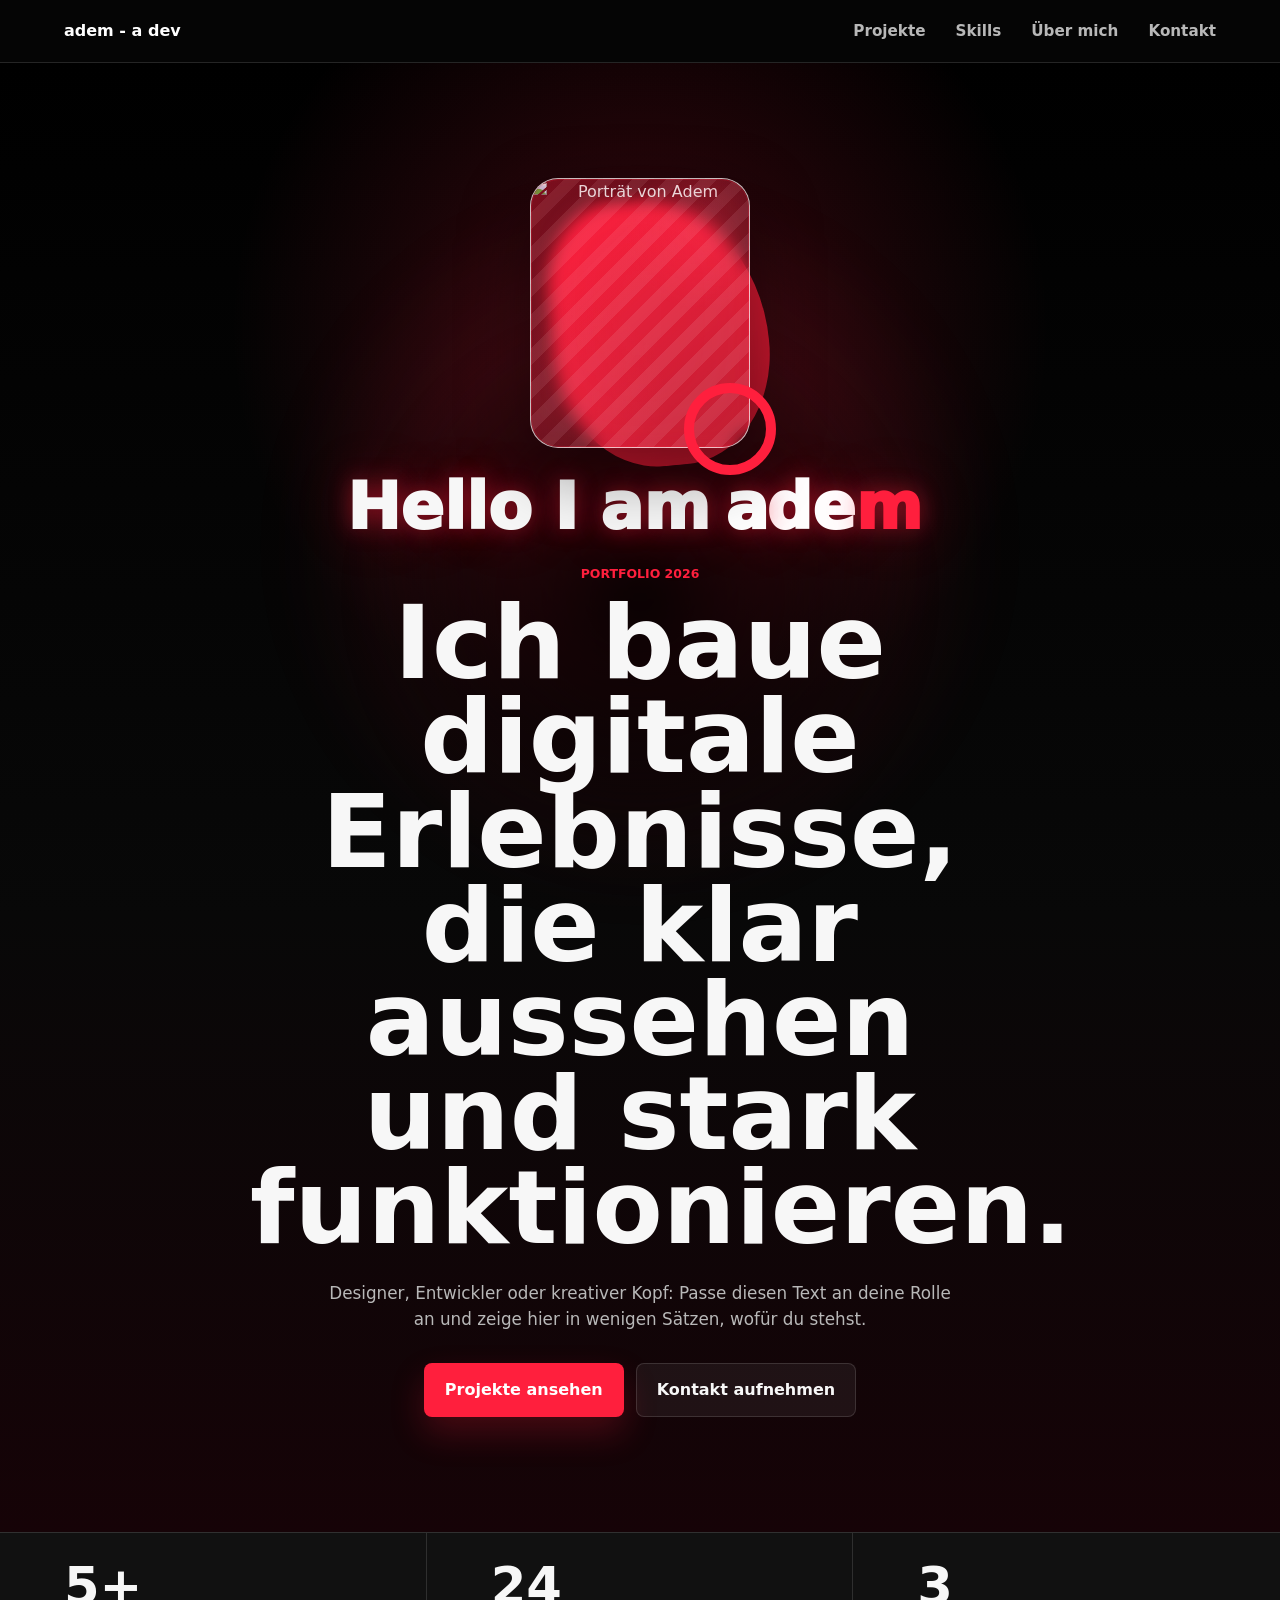
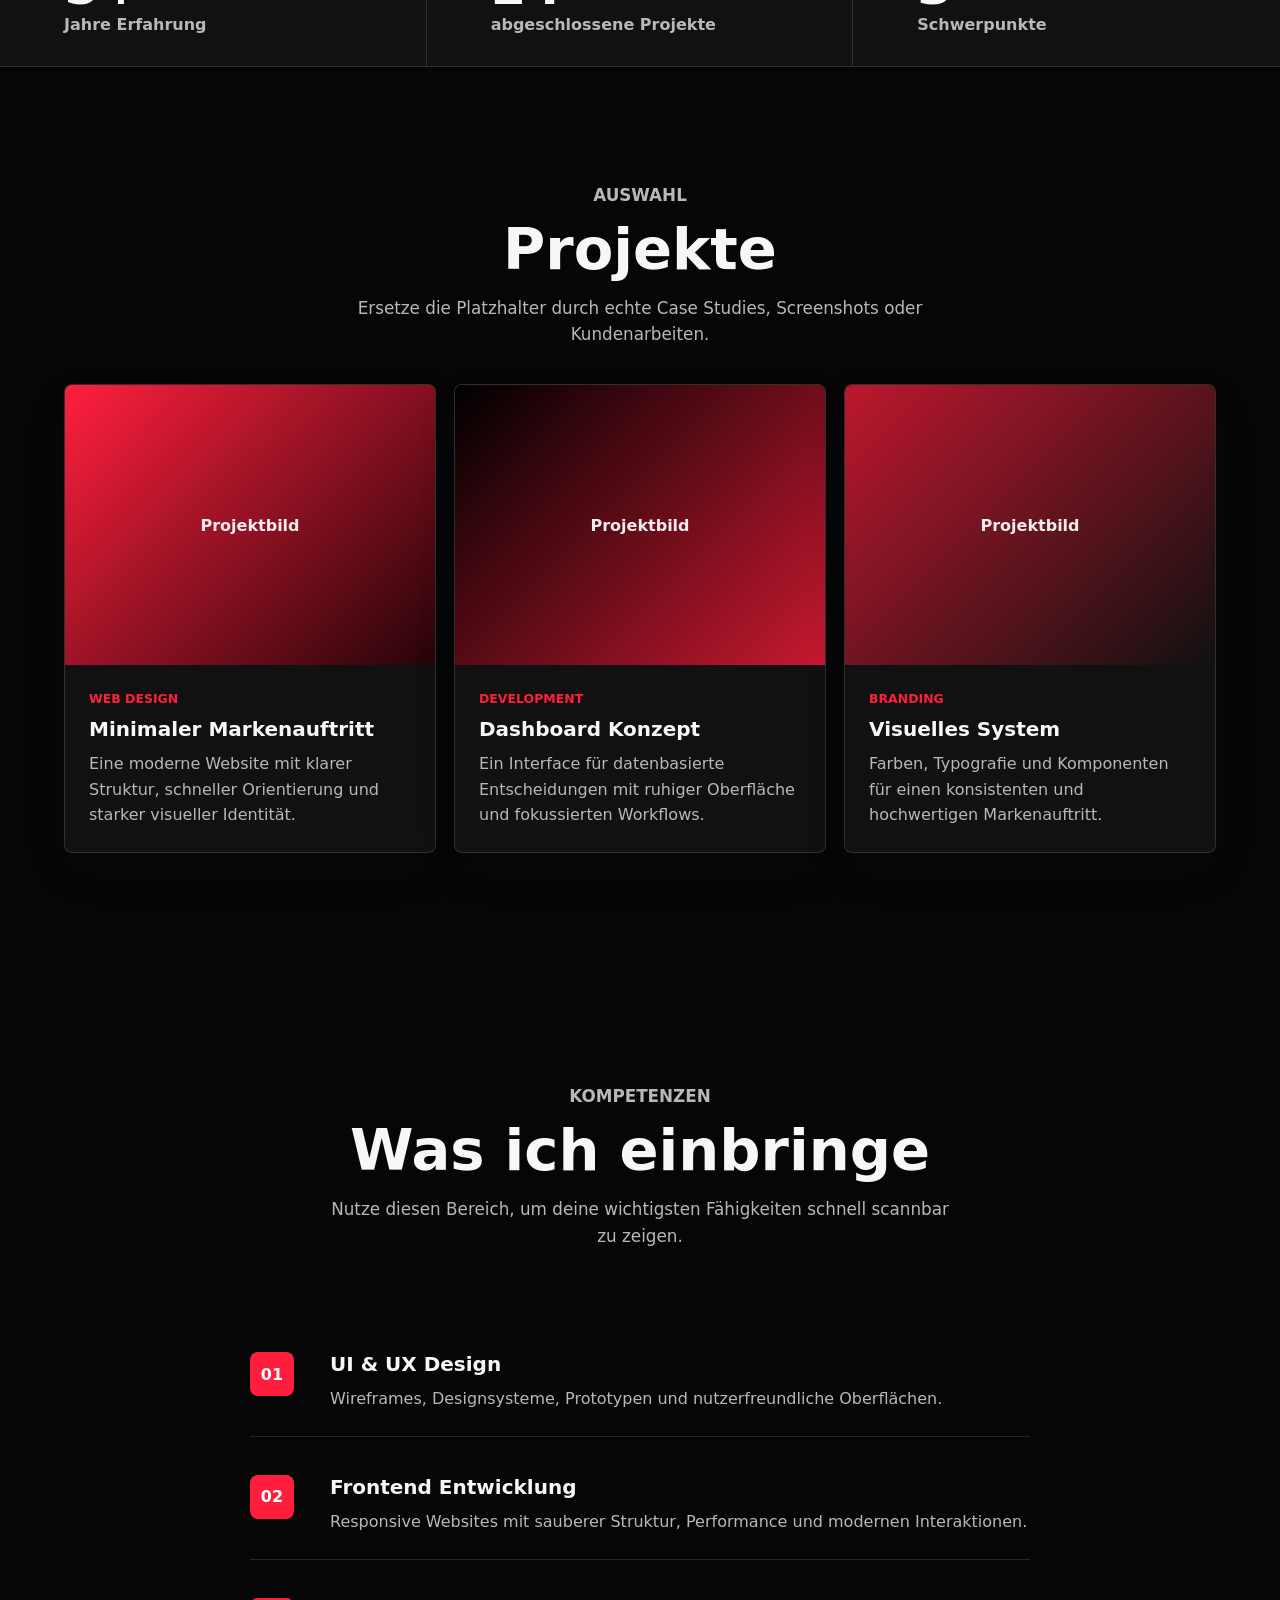
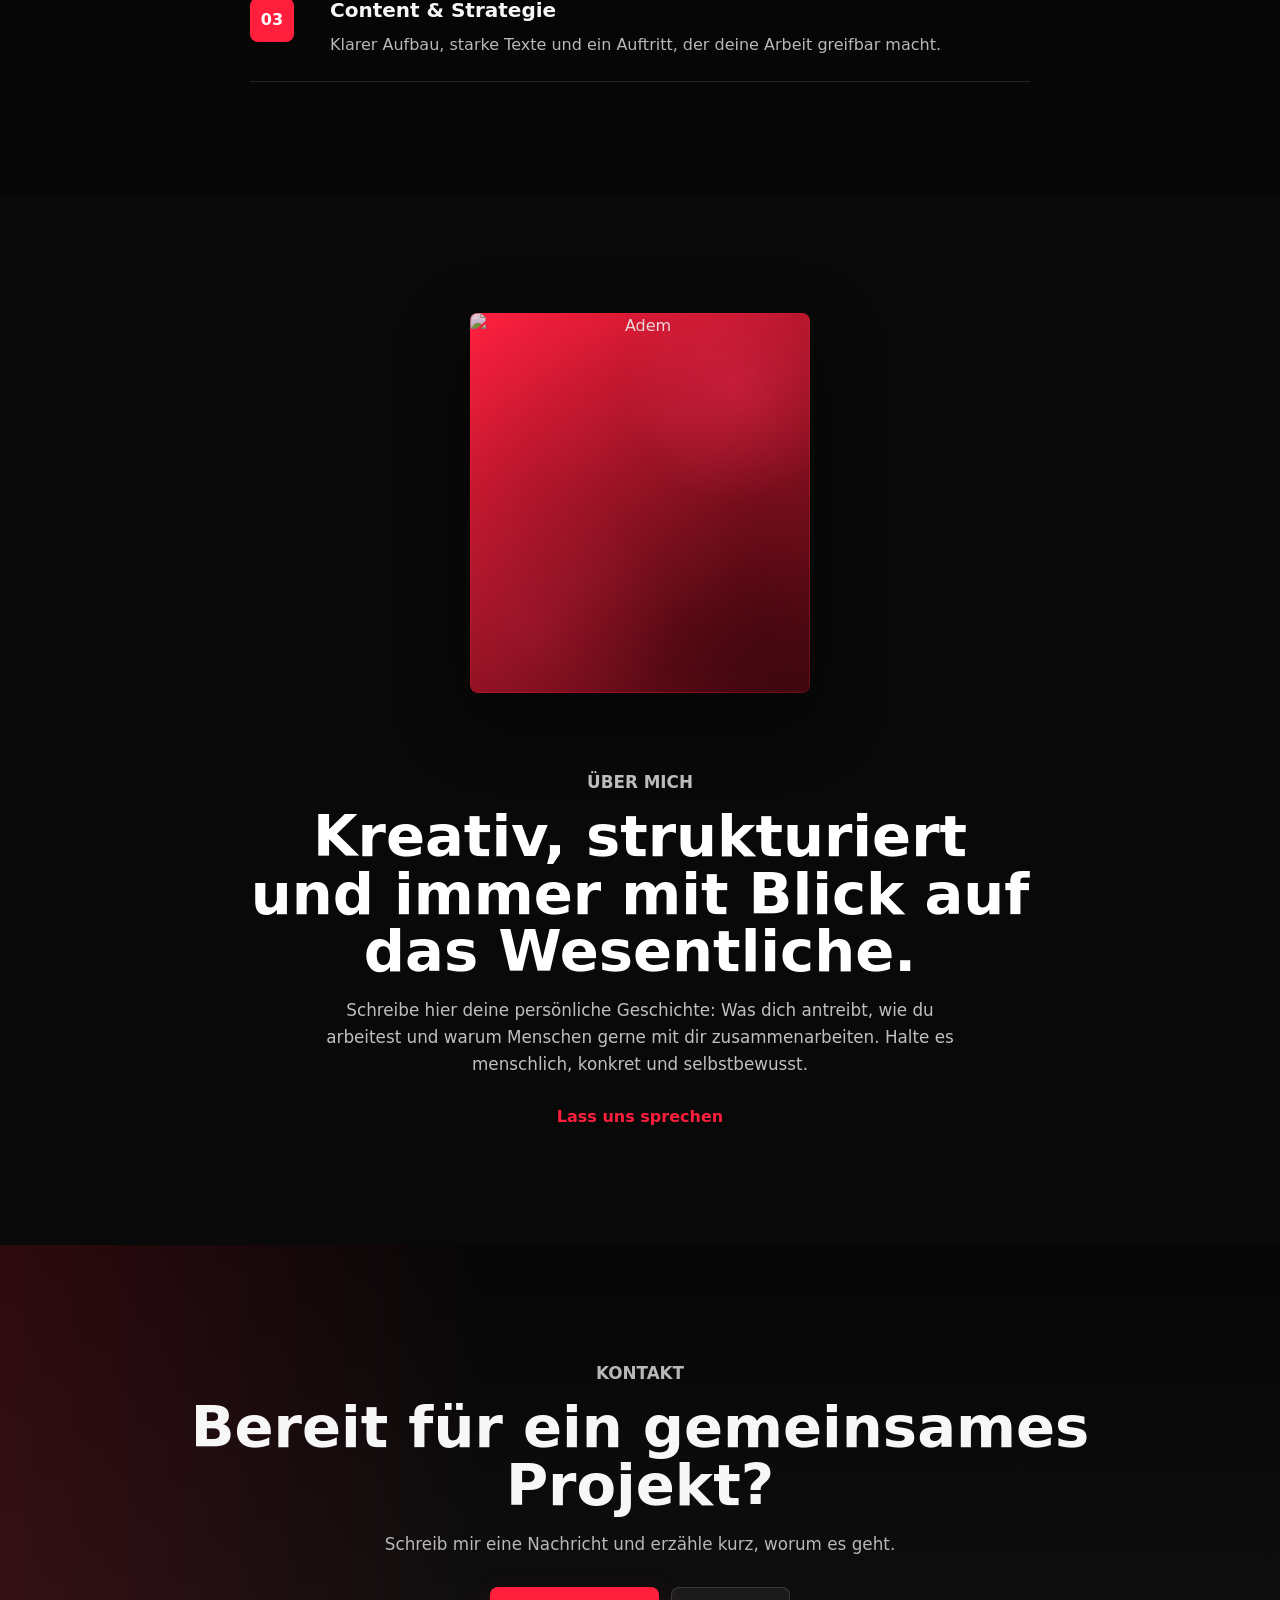
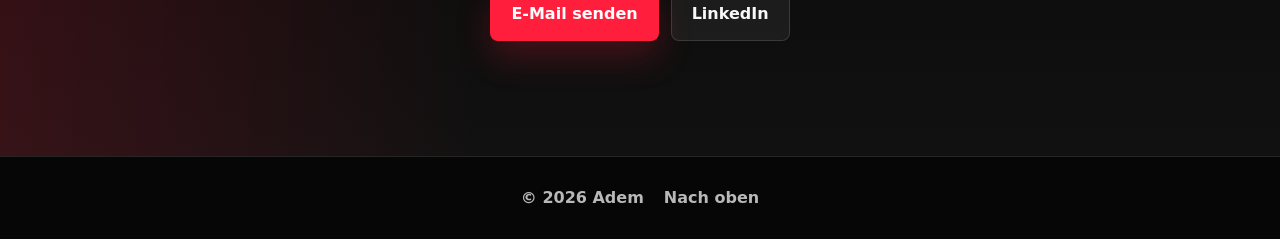
==== commit 41b32139: "Add files via upload" ====
--- a/index.html
+++ b/index.html
@@ -7,15 +7,14 @@
       name="description"
       content="Modernes persönliches Portfolio mit Projekten, Leistungen und Kontakt."
     />
-    <title>Portfolio | Dein Name</title>
+    <title>Portfolio | Adem</title>
     <link rel="icon" href="favicon.PNG" />
     <link rel="stylesheet" href="styles.css" />
   </head>
   <body>
     <header class="site-header">
       <a class="brand" href="#start" aria-label="Zur Startseite">
-        <span class="brand-mark">DN</span>
-        <span>Dein Name</span>
+        <span>adem - a dev</span>
       </a>
       <nav class="main-nav" aria-label="Hauptnavigation">
         <a href="#projekte">Projekte</a>
@@ -28,6 +27,11 @@
     <main id="start">
       <section class="hero section-band">
         <div class="hero-copy">
+          <div class="portrait-stage" aria-label="Porträt von Adem">
+            <div class="portrait-placeholder">
+              <img src="assets/adem-portfolio.png" alt="Porträt von Adem" />
+            </div>
+          </div>
           <p class="intro-line" aria-label="Hello I am Adem, a dev">
             <span>Hello I am</span>
             <span class="adev-word" aria-hidden="true">
@@ -53,12 +57,6 @@
           </div>
         </div>
 
-        <div class="portrait-stage" aria-label="Platzhalter für dein Profilbild">
-          <div class="portrait-placeholder">
-            <span>Dein Foto</span>
-            <small>später ersetzen</small>
-          </div>
-        </div>
       </section>
 
       <section class="stats-strip" aria-label="Kurzprofil">
@@ -155,7 +153,7 @@
 
       <section class="about section-band" id="ueber-mich">
         <div class="about-image">
-          <span>weiteres Bild</span>
+          <img src="assets/adem-portfolio.png" alt="Adem" />
         </div>
         <div class="about-copy">
           <p class="eyebrow">Über mich</p>
@@ -175,7 +173,7 @@
           <h2>Bereit für ein gemeinsames Projekt?</h2>
           <p>Schreib mir eine Nachricht und erzähle kurz, worum es geht.</p>
           <div class="contact-actions">
-            <a class="button button-primary" href="mailto:deinname@example.com">E-Mail senden</a>
+            <a class="button button-primary" href="mailto:adem@example.com">E-Mail senden</a>
             <a class="button button-secondary" href="https://www.linkedin.com" target="_blank" rel="noreferrer">LinkedIn</a>
           </div>
         </div>
@@ -183,7 +181,7 @@
     </main>
 
     <footer class="site-footer">
-      <span>© 2026 Dein Name</span>
+      <span>© 2026 Adem</span>
       <a href="#start">Nach oben</a>
     </footer>
   </body>
--- a/styles.css
+++ b/styles.css
@@ -57,20 +57,10 @@
 }
 
 .brand {
-  gap: 10px;
-  font-weight: 800;
-}
-
-.brand-mark {
-  display: grid;
-  width: 42px;
-  height: 42px;
-  place-items: center;
-  border-radius: 8px;
-  background: var(--red);
   color: #ffffff;
-  font-size: 0.82rem;
+  font-weight: 900;
   letter-spacing: 0;
+  text-transform: lowercase;
 }
 
 .main-nav {
@@ -99,7 +89,7 @@
   grid-template-columns: minmax(0, 1fr);
   align-items: center;
   justify-items: center;
-  gap: clamp(36px, 7vw, 96px);
+  gap: clamp(24px, 5vw, 64px);
   text-align: center;
   background:
     radial-gradient(circle at 50% 18%, rgba(255, 31, 61, 0.22), transparent 30%),
@@ -315,14 +305,15 @@
 .portrait-stage {
   position: relative;
   z-index: 1;
-  width: min(520px, 100%);
-  min-height: 580px;
-  margin-inline: auto;
+  width: clamp(140px, 18vw, 220px);
+  height: clamp(168px, 22vw, 270px);
+  min-height: 0;
+  margin: 0 auto 24px;
 }
 
 .portrait-stage::before {
   position: absolute;
-  inset: 10% 5% 2% 18%;
+  inset: 8% -8% -7% 10%;
   content: "";
   border-radius: 36% 64% 48% 52%;
   background:
@@ -333,28 +324,73 @@
 
 .portrait-stage::after {
   position: absolute;
-  right: 5%;
-  bottom: 4%;
-  width: 150px;
-  height: 150px;
+  right: -12%;
+  bottom: -10%;
+  width: 72px;
+  height: 72px;
   content: "";
-  border: 18px solid var(--red);
+  border: 10px solid var(--red);
   border-radius: 50%;
 }
 
 .portrait-placeholder {
   position: absolute;
-  inset: 0 10% 0 0;
+  inset: 0;
   display: grid;
   place-items: center;
   overflow: hidden;
   border: 1px solid rgba(255, 255, 255, 0.7);
-  border-radius: 34px;
+  border-radius: 28px;
   background:
     linear-gradient(135deg, rgba(255, 31, 61, 0.28), rgba(255, 255, 255, 0.05)),
     repeating-linear-gradient(135deg, rgba(255, 255, 255, 0.1) 0 12px, transparent 12px 24px);
   box-shadow: var(--shadow);
   backdrop-filter: blur(8px);
+}
+
+.portrait-placeholder::before,
+.about-image::before {
+  position: absolute;
+  inset: 0;
+  z-index: 1;
+  pointer-events: none;
+  content: "";
+  border-radius: inherit;
+  background:
+    radial-gradient(circle at 78% 20%, rgba(255, 31, 61, 0.38), transparent 28%),
+    radial-gradient(circle at 18% 82%, rgba(255, 31, 61, 0.2), transparent 34%),
+    linear-gradient(135deg, rgba(255, 31, 61, 0.08), transparent 48%);
+  mix-blend-mode: screen;
+}
+
+.portrait-placeholder::after,
+.about-image::after {
+  position: absolute;
+  inset: 0;
+  z-index: 2;
+  pointer-events: none;
+  content: "";
+  border-radius: inherit;
+  border: 1px solid rgba(255, 31, 61, 0.34);
+  box-shadow:
+    inset 0 0 90px rgba(255, 31, 61, 0.2),
+    0 0 42px rgba(255, 31, 61, 0.2);
+}
+
+.portrait-placeholder img,
+.about-image img {
+  width: 100%;
+  height: 100%;
+  object-fit: cover;
+  filter: contrast(1.14) saturate(0.86) brightness(0.9);
+}
+
+.portrait-placeholder img {
+  object-position: center 36%;
+}
+
+.about-image img {
+  object-position: center 38%;
 }
 
 .portrait-placeholder span,
@@ -527,10 +563,12 @@
 }
 
 .about-image {
-  display: grid;
-  width: min(520px, 100%);
-  min-height: 460px;
+  position: relative;
+  display: grid;
+  width: min(340px, 100%);
+  min-height: 380px;
   place-items: center;
+  overflow: hidden;
   border-radius: 8px;
   background:
     linear-gradient(145deg, rgba(255, 31, 61, 0.82), rgba(0, 0, 0, 0.88)),
@@ -674,7 +712,9 @@
   }
 
   .portrait-stage {
-    min-height: 440px;
+    width: clamp(132px, 32vw, 190px);
+    height: clamp(158px, 40vw, 234px);
+    min-height: 0;
   }
 
   .project-grid {
@@ -697,12 +737,14 @@
   }
 
   .portrait-stage {
-    min-height: 360px;
+    width: 138px;
+    height: 172px;
+    min-height: 0;
   }
 
   .portrait-placeholder {
     inset: 0;
-    border-radius: 22px;
+    border-radius: 20px;
   }
 
   .stats-strip {
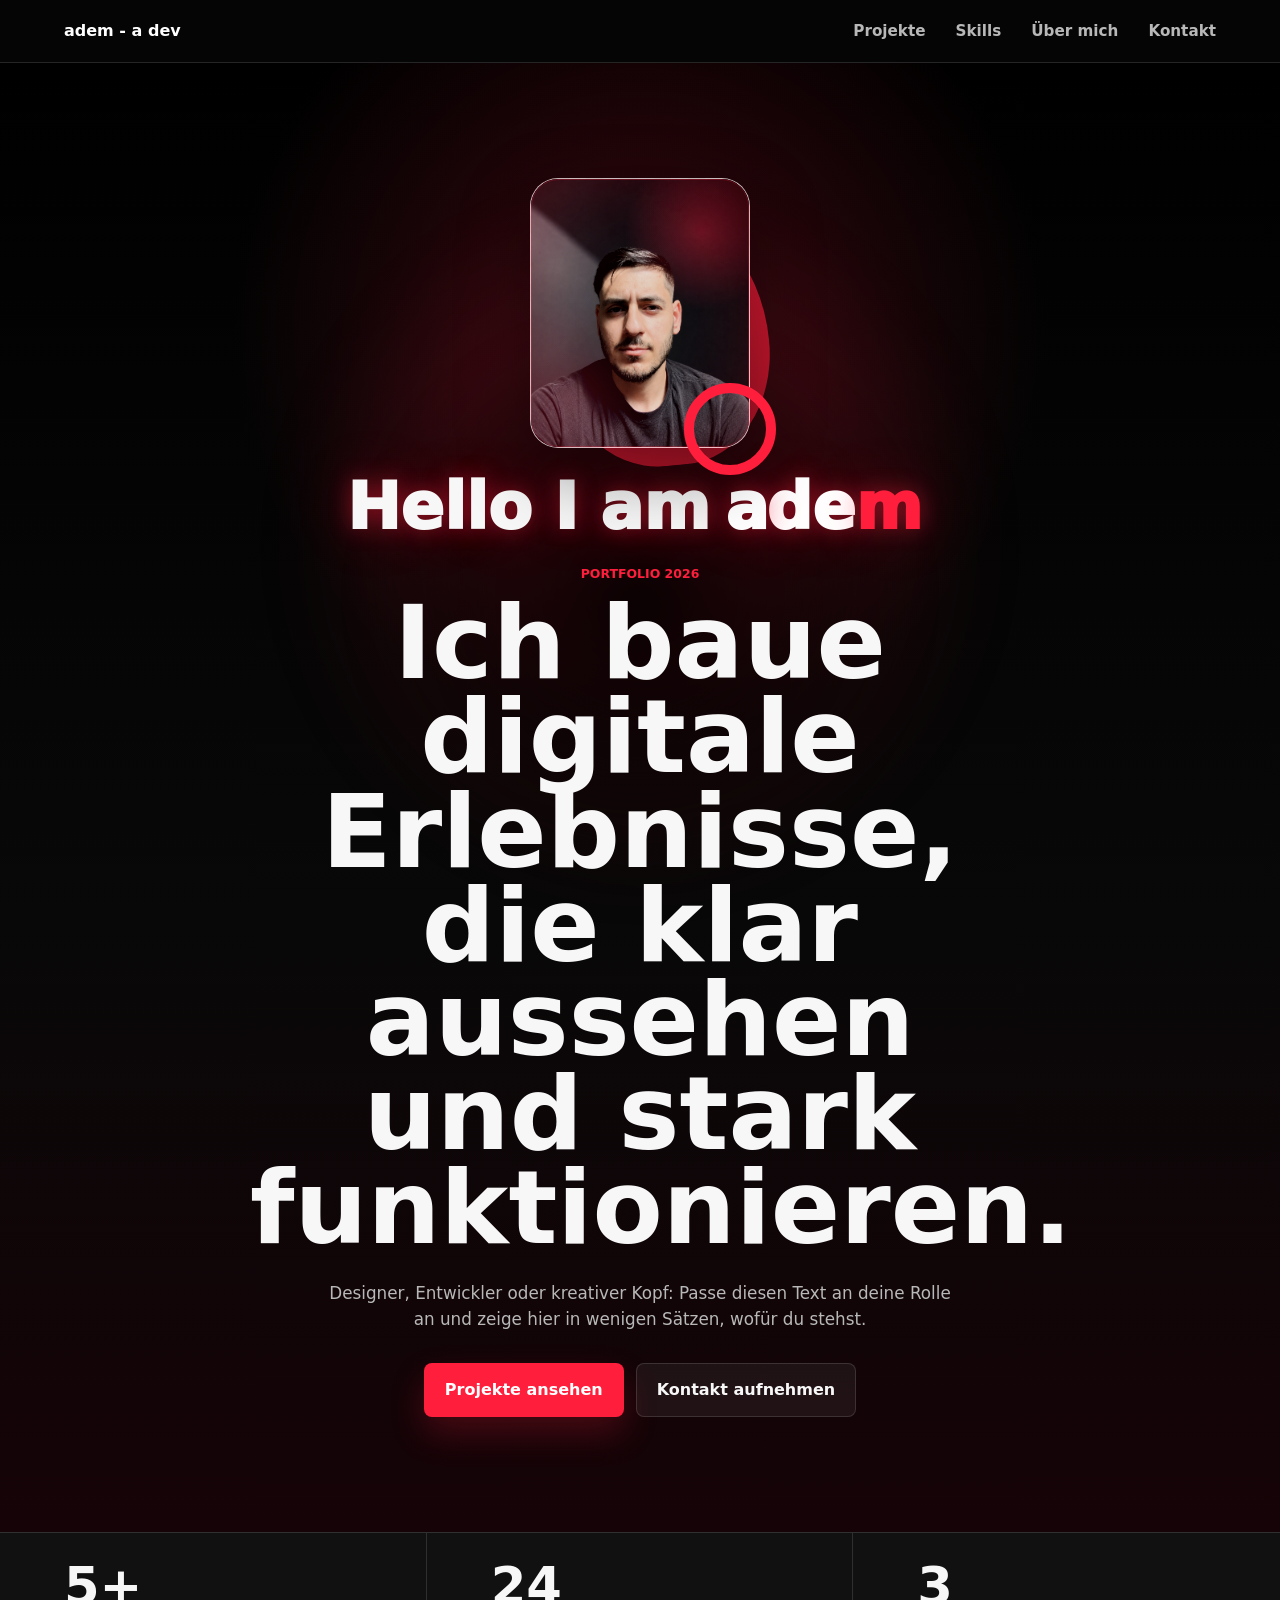
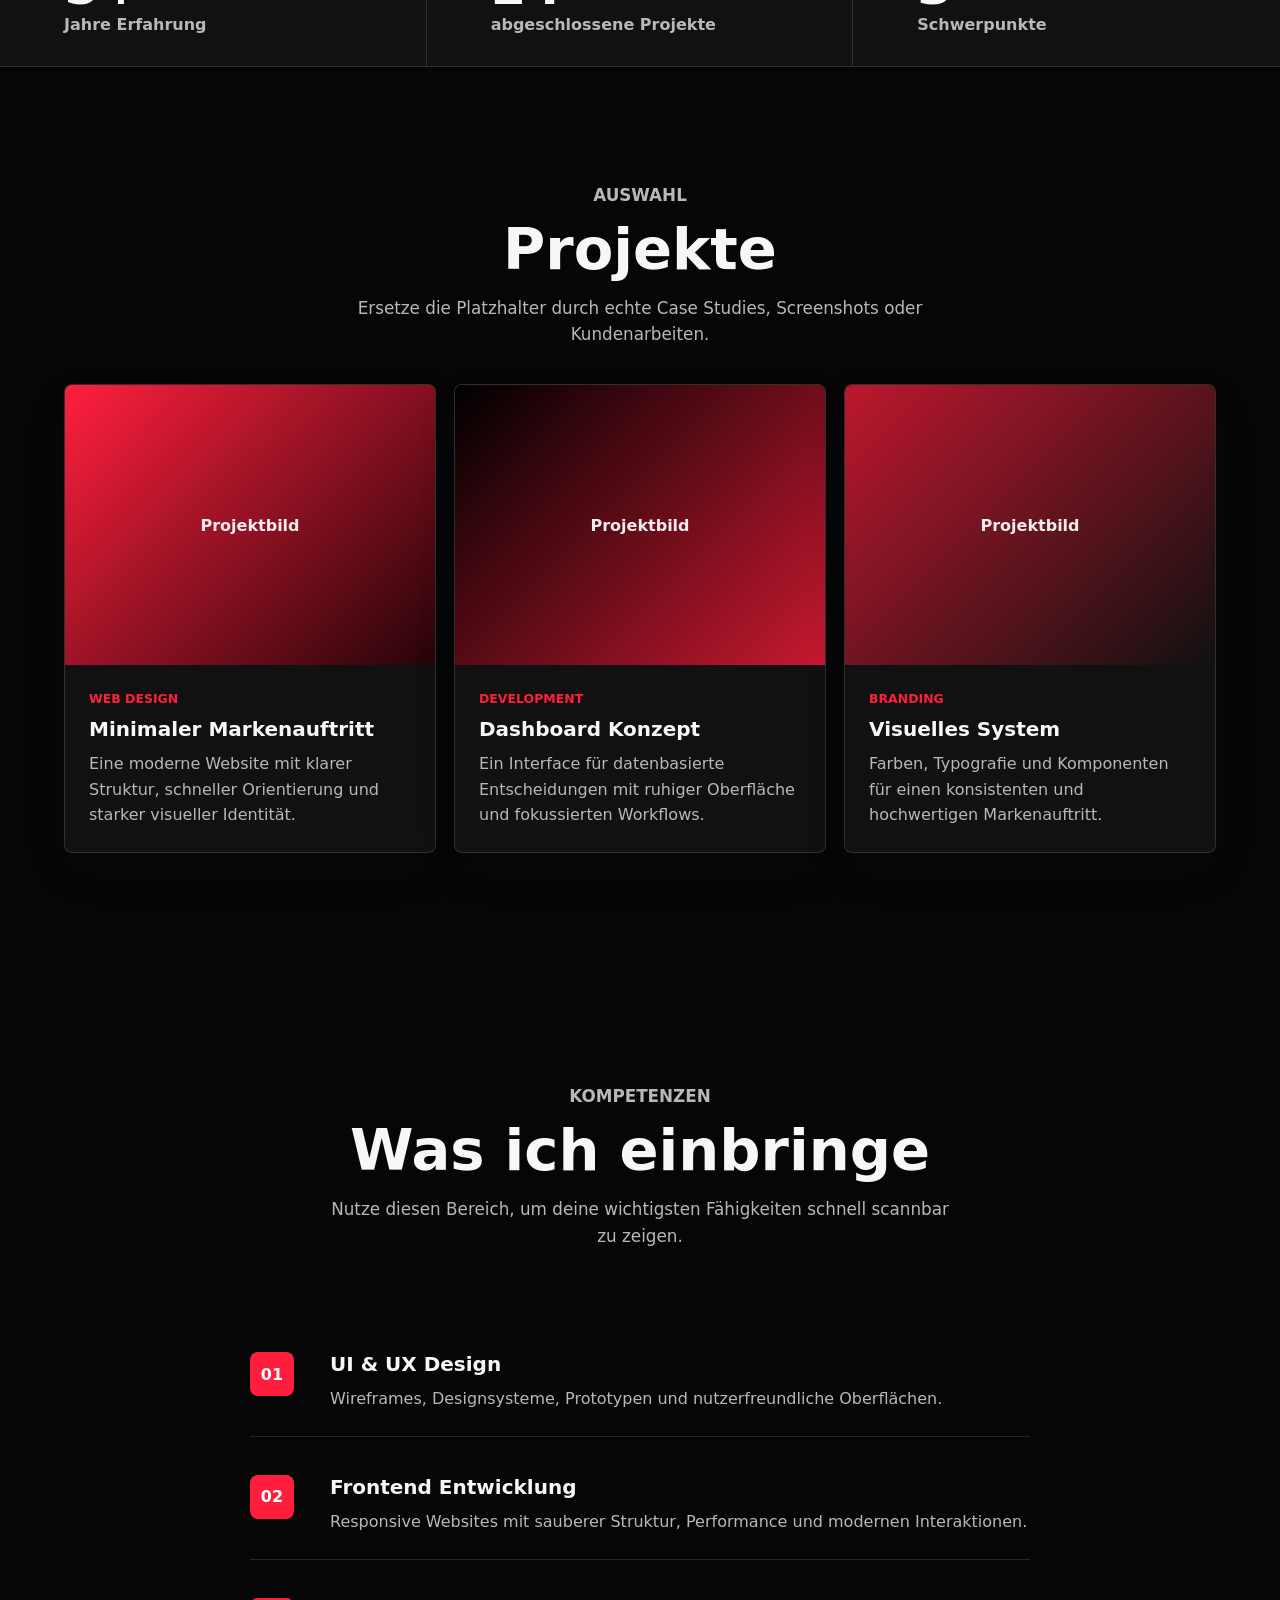
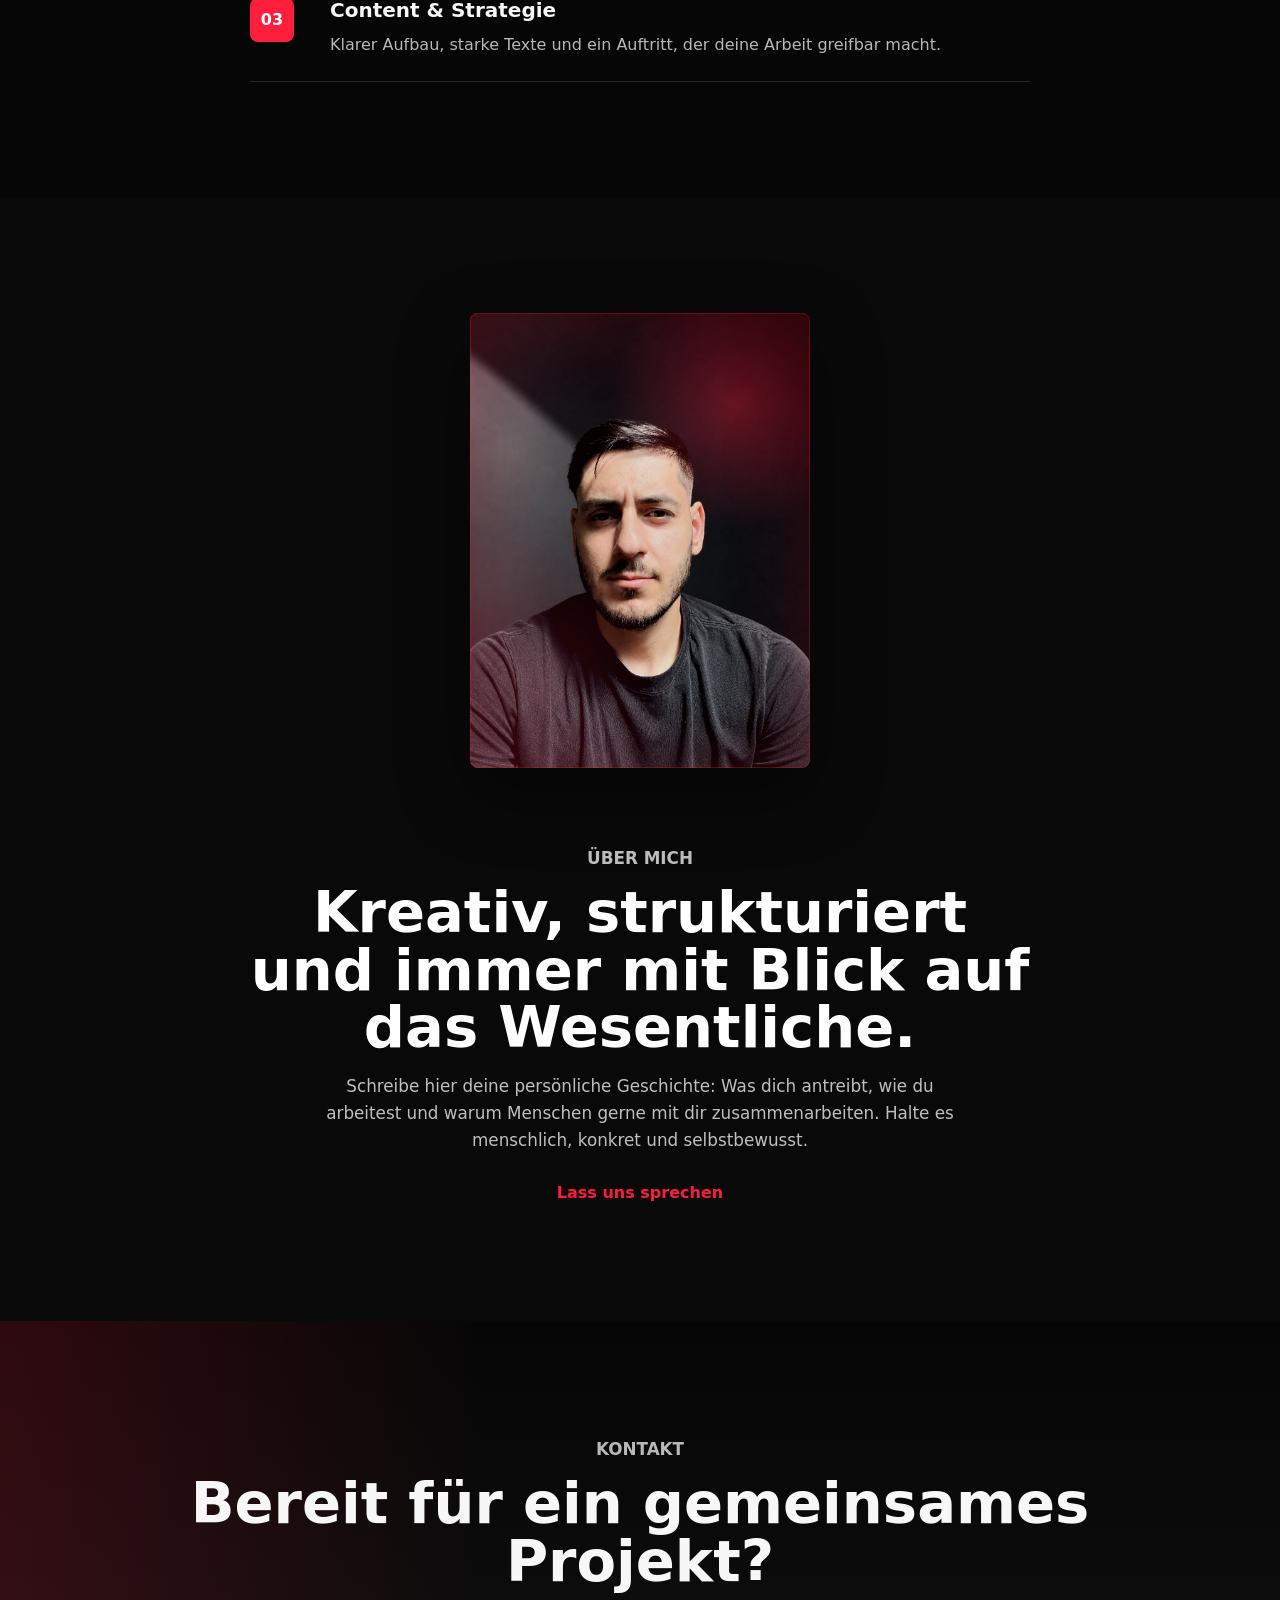
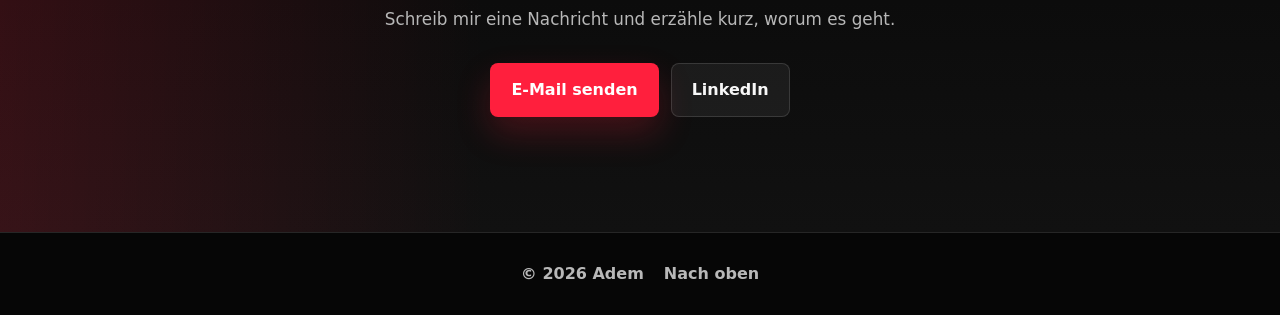
==== commit 65407c67: "Update index.html" ====
--- a/index.html
+++ b/index.html
@@ -8,7 +8,7 @@
       content="Modernes persönliches Portfolio mit Projekten, Leistungen und Kontakt."
     />
     <title>Portfolio | Adem</title>
-    <link rel="icon" href="favicon.PNG" />
+    <link rel="icon" href="favicon.png" />
     <link rel="stylesheet" href="styles.css" />
   </head>
   <body>
